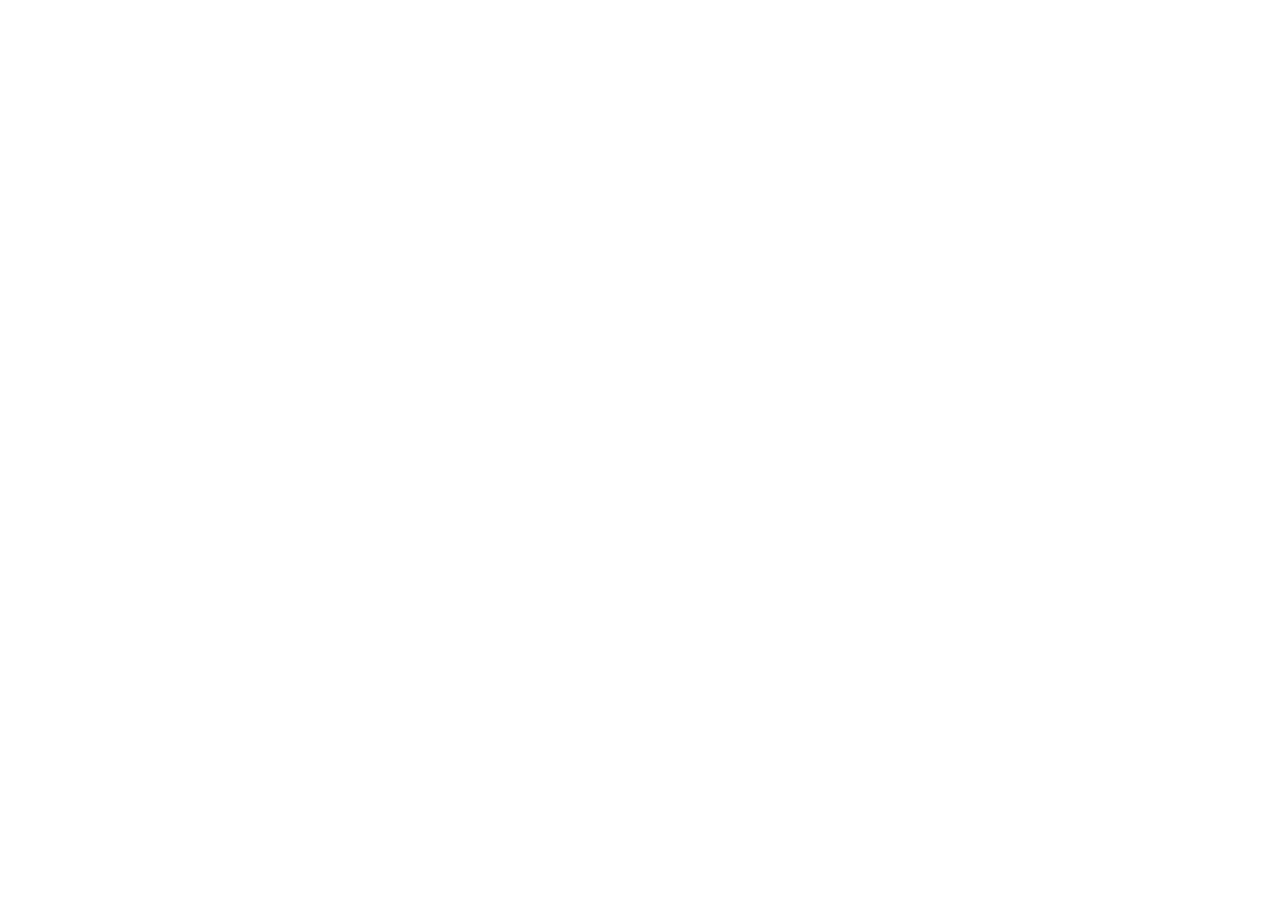
==== index.html @ 5e1f4817 "Init : création du dépôt, arborescence des fichiers et structure HTML de base" ====
<!DOCTYPE html>
<html lang="en">
<head>
    <meta charset="UTF-8">
    <meta name="viewport" content="width=device-width, initial-scale=1.0">
    <title>AfriTalent - Accueil</title>
    <link href="https://cdn.jsdelivr.net/npm/bootstrap@5.3.0/dist/css/bootstrap.min.css" rel="stylesheet">
    <link rel="stylesheet" href="css/style.css">
</head>
<body>
    
    










    <script src="https://cdn.jsdelivr.net/npm/bootstrap@5.3.0/dist/js/bootstrap.bundle.min.js"></script>
    <script src="js/main.js"></script>
</body>
</html>
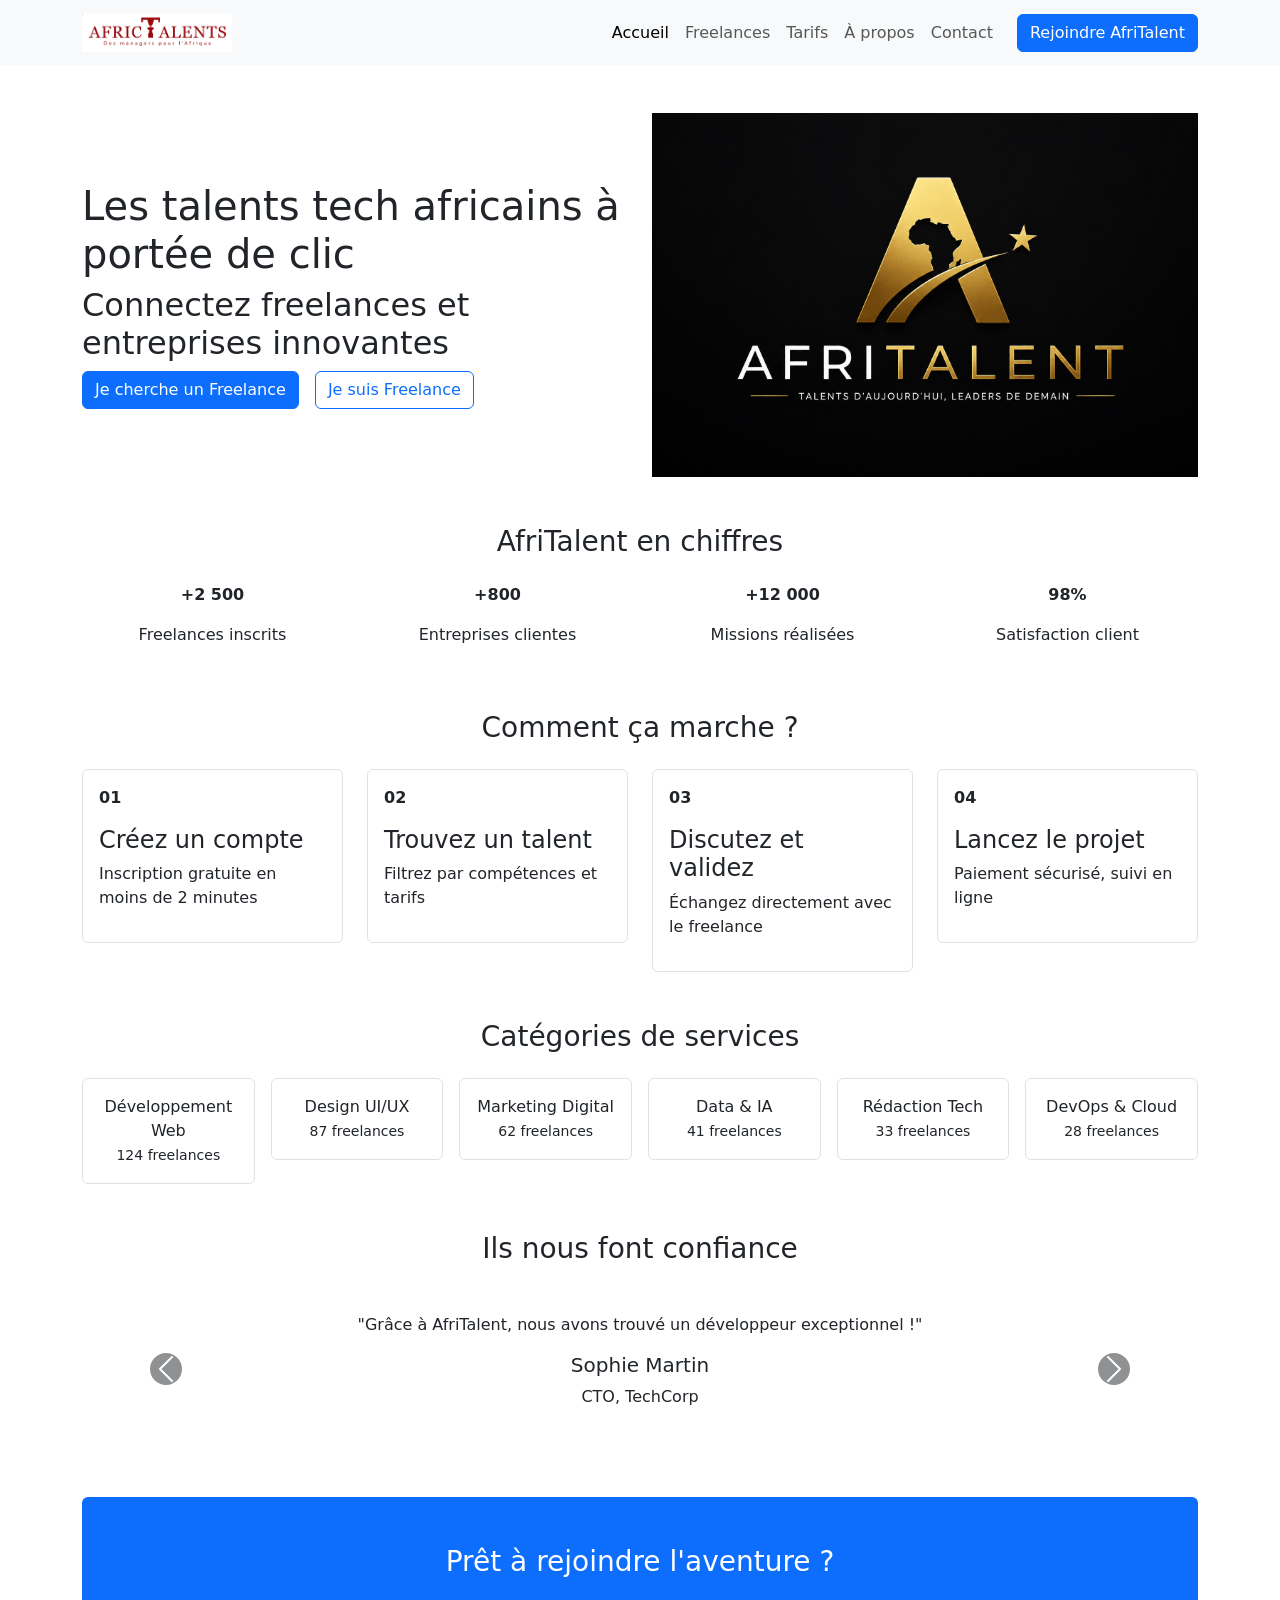
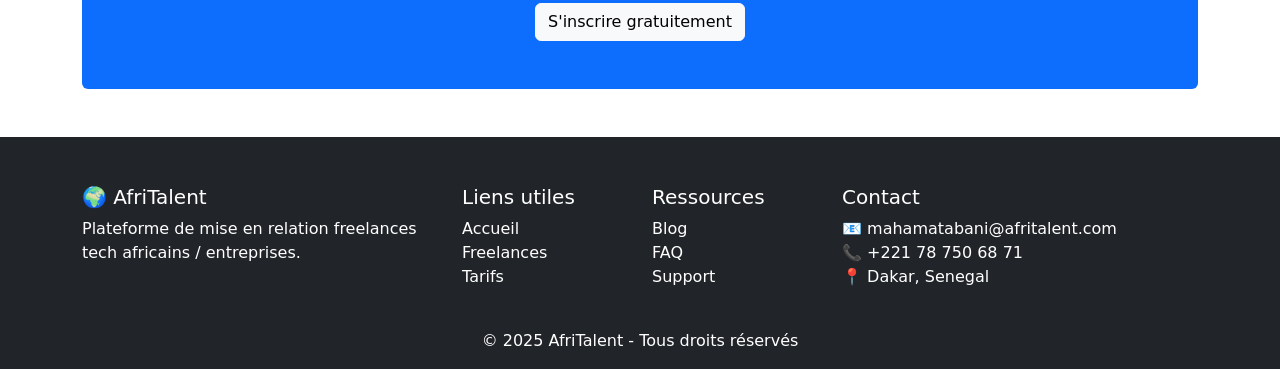
==== commit 5840e1ba: "HTML : structure complète des 5 pages avec sections et contenu texte" ====
--- a/index.html
+++ b/index.html
@@ -1,26 +1,205 @@
 <!DOCTYPE html>
-<html lang="en">
+<html lang="fr">
 <head>
     <meta charset="UTF-8">
     <meta name="viewport" content="width=device-width, initial-scale=1.0">
     <title>AfriTalent - Accueil</title>
-    <link href="https://cdn.jsdelivr.net/npm/bootstrap@5.3.0/dist/css/bootstrap.min.css" rel="stylesheet">
+    <link href="https://cdn.jsdelivr.net/npm/bootstrap@5.3.0-alpha1/dist/css/bootstrap.min.css" rel="stylesheet">
     <link rel="stylesheet" href="css/style.css">
 </head>
 <body>
-    
-    
-
-
-
-
-
-
-
-
-
-
-    <script src="https://cdn.jsdelivr.net/npm/bootstrap@5.3.0/dist/js/bootstrap.bundle.min.js"></script>
-    <script src="js/main.js"></script>
+   <!-- ========== NAVBAR BOOTSTRAP ========== -->
+    <nav class="navbar navbar-expand-lg bg-body-tertiary">
+         <div class="container">
+            <a class="navbar-brand fw-bold" href="index.html"><img src="image/logo.png" width="150"></a>
+            <button class="navbar-toggler" type="button" data-bs-toggle="collapse" data-bs-target="#navbarNav">
+                <span class="navbar-toggler-icon"></span>
+            </button>
+            <div class="collapse navbar-collapse" id="navbarNav">
+                <ul class="navbar-nav ms-auto">
+                    <li class="nav-item"><a class="nav-link active" href="index.html">Accueil</a></li>
+                    <li class="nav-item"><a class="nav-link" href="freelances.html">Freelances</a></li>
+                    <li class="nav-item"><a class="nav-link" href="tarifs.html">Tarifs</a></li>
+                    <li class="nav-item"><a class="nav-link" href="about.html">À propos</a></li>
+                    <li class="nav-item"><a class="nav-link" href="contact.html">Contact</a></li>
+                </ul>
+                <a href="contact.html" class="btn btn-primary ms-lg-3">Rejoindre AfriTalent</a>
+            </div>
+          </div>
+     </nav>
+
+    <!-- ========== SECTION HERO ========== -->
+    <header class="container my-5">
+        <div class="row align-items-center">
+            <div class="col-lg-6">
+                <h1>Les talents tech africains à portée de clic</h1>
+                <h2>Connectez freelances et entreprises innovantes</h2>
+                <div class="d-flex gap-3">
+                    <a href="freelances.html" class="btn btn-primary">Je cherche un Freelance</a>
+                    <a href="contact.html" class="btn btn-outline-primary">Je suis Freelance</a>
+                </div>
+            </div>
+            <div class="col-lg-6">
+                <img src="image/ChatGPT Image 20 mai 2026, 16_37_32.png" alt="Illustration AfriTalent" class="img-fluid">
+            </div>
+        </div>
+    </header>
+
+    <!-- ========== STATISTIQUES ========== -->
+    <section class="container my-5 text-center">
+        <h3>AfriTalent en chiffres</h3>
+        <div class="row mt-4">
+            <div class="col-md-3 col-6">
+                <p><strong>+2 500</strong></p>
+                <p>Freelances inscrits</p>
+            </div>
+            <div class="col-md-3 col-6">
+                <p><strong>+800</strong></p>
+                <p>Entreprises clientes</p>
+            </div>
+            <div class="col-md-3 col-6">
+                <p><strong>+12 000</strong></p>
+                <p>Missions réalisées</p>
+            </div>
+            <div class="col-md-3 col-6">
+                <p><strong>98%</strong></p>
+                <p>Satisfaction client</p>
+            </div>
+        </div>
+    </section>
+
+    <!-- ========== COMMENT ÇA MARCHE ========== -->
+    <section class="container my-5">
+        <h3 class="text-center mb-4">Comment ça marche ?</h3>
+        <div class="row g-4">
+            <div class="col-md-3">
+                <div class="p-3 border rounded">
+                    <p><strong>01</strong></p>
+                    <h4>Créez un compte</h4>
+                    <p>Inscription gratuite en moins de 2 minutes</p>
+                </div>
+            </div>
+            <div class="col-md-3">
+                <div class="p-3 border rounded">
+                    <p><strong>02</strong></p>
+                    <h4>Trouvez un talent</h4>
+                    <p>Filtrez par compétences et tarifs</p>
+                </div>
+            </div>
+            <div class="col-md-3">
+                <div class="p-3 border rounded">
+                    <p><strong>03</strong></p>
+                    <h4>Discutez et validez</h4>
+                    <p>Échangez directement avec le freelance</p>
+                </div>
+            </div>
+            <div class="col-md-3">
+                <div class="p-3 border rounded">
+                    <p><strong>04</strong></p>
+                    <h4>Lancez le projet</h4>
+                    <p>Paiement sécurisé, suivi en ligne</p>
+                </div>
+            </div>
+        </div>
+    </section>
+
+    <!-- ========== CATÉGORIES ========== -->
+    <section class="container my-5">
+        <h3 class="text-center mb-4">Catégories de services</h3>
+        <div class="row g-3 text-center">
+            <div class="col-md-2 col-4"><div class="p-3 border rounded">Développement Web<br><small>124 freelances</small></div></div>
+            <div class="col-md-2 col-4"><div class="p-3 border rounded">Design UI/UX<br><small>87 freelances</small></div></div>
+            <div class="col-md-2 col-4"><div class="p-3 border rounded">Marketing Digital<br><small>62 freelances</small></div></div>
+            <div class="col-md-2 col-4"><div class="p-3 border rounded">Data & IA<br><small>41 freelances</small></div></div>
+            <div class="col-md-2 col-4"><div class="p-3 border rounded">Rédaction Tech<br><small>33 freelances</small></div></div>
+            <div class="col-md-2 col-4"><div class="p-3 border rounded">DevOps & Cloud<br><small>28 freelances</small></div></div>
+        </div>
+    </section>
+
+    <!-- ========== TÉMOIGNAGES (CAROUSEL BOOTSTRAP) ========== -->
+    <section class="container my-5">
+        <h3 class="text-center mb-4">Ils nous font confiance</h3>
+        <div id="testimonialCarousel" class="carousel slide" data-bs-ride="carousel">
+            <div class="carousel-inner text-center">
+                <div class="carousel-item active">
+                    <div class="p-4">
+                        <p>"Grâce à AfriTalent, nous avons trouvé un développeur exceptionnel !"</p>
+                        <h5>Sophie Martin</h5>
+                        <p>CTO, TechCorp</p>
+                    </div>
+                </div>
+                <div class="carousel-item">
+                    <div class="p-4">
+                        <p>"Plateforme fiable et facile d'utilisation. Je recommande !"</p>
+                        <h5>James Wilson</h5>
+                        <p>CEO, InnovAfrica</p>
+                    </div>
+                </div>
+                <div class="carousel-item">
+                    <div class="p-4">
+                        <p>"J'ai trouvé des missions passionnantes et des clients sérieux."</p>
+                        <h5>Emma Watson</h5>
+                        <p>Data Science</p>
+                    </div>
+                </div>
+            </div>
+            <button class="carousel-control-prev" type="button" data-bs-target="#testimonialCarousel" data-bs-slide="prev">
+                <span class="carousel-control-prev-icon bg-dark rounded-circle p-2"></span>
+            </button>
+            <button class="carousel-control-next" type="button" data-bs-target="#testimonialCarousel" data-bs-slide="next">
+                <span class="carousel-control-next-icon bg-dark rounded-circle p-2"></span>
+            </button>
+        </div>
+    </section>
+
+    <!-- ========== CTA ========== -->
+    <section class="container my-5 text-center">
+        <div class="p-5 bg-primary text-white rounded">
+            <h3>Prêt à rejoindre l'aventure ?</h3>
+            <a href="contact.html" class="btn btn-light mt-3">S'inscrire gratuitement</a>
+        </div>
+    </section>
+
+    <!-- ========== FOOTER ========== -->
+    <footer class="bg-dark text-white pt-5 pb-3">
+        <div class="container">
+            <div class="row">
+                <div class="col-md-4 mb-4">
+                    <h5>🌍 AfriTalent</h5>
+                    <p>Plateforme de mise en relation freelances tech africains / entreprises.</p>
+                </div>
+                <div class="col-md-2 mb-4">
+                    <h5>Liens utiles</h5>
+                    <ul class="list-unstyled">
+                        <li><a href="index.html" class="text-white text-decoration-none">Accueil</a></li>
+                        <li><a href="freelances.html" class="text-white text-decoration-none">Freelances</a></li>
+                        <li><a href="tarifs.html" class="text-white text-decoration-none">Tarifs</a></li>
+                    </ul>
+                </div>
+                <div class="col-md-2 mb-4">
+                    <h5>Ressources</h5>
+                    <ul class="list-unstyled">
+                        <li><a href="#" class="text-white text-decoration-none">Blog</a></li>
+                        <li><a href="#" class="text-white text-decoration-none">FAQ</a></li>
+                        <li><a href="#" class="text-white text-decoration-none">Support</a></li>
+                    </ul>
+                </div>
+                <div class="col-md-4 mb-4">
+                    <h5>Contact</h5>
+                    <ul class="list-unstyled">
+                        <li>📧 mahamatabani@afritalent.com</li>
+                       <li>📞 +221 78 750 68 71</li>
+                        <li>📍 Dakar, Senegal</li>
+                     </ul>
+                </div>
+            </div>
+
+            <p class="text-center mb-0">&copy; 2025 AfriTalent - Tous droits réservés</p>
+        </div>
+    </footer>
+
+
+  <script src="https://cdn.jsdelivr.net/npm/bootstrap@5.3.0/dist/js/bootstrap.bundle.min.js"></script>
+  <script src="js/main.js"></script>
 </body>
 </html>
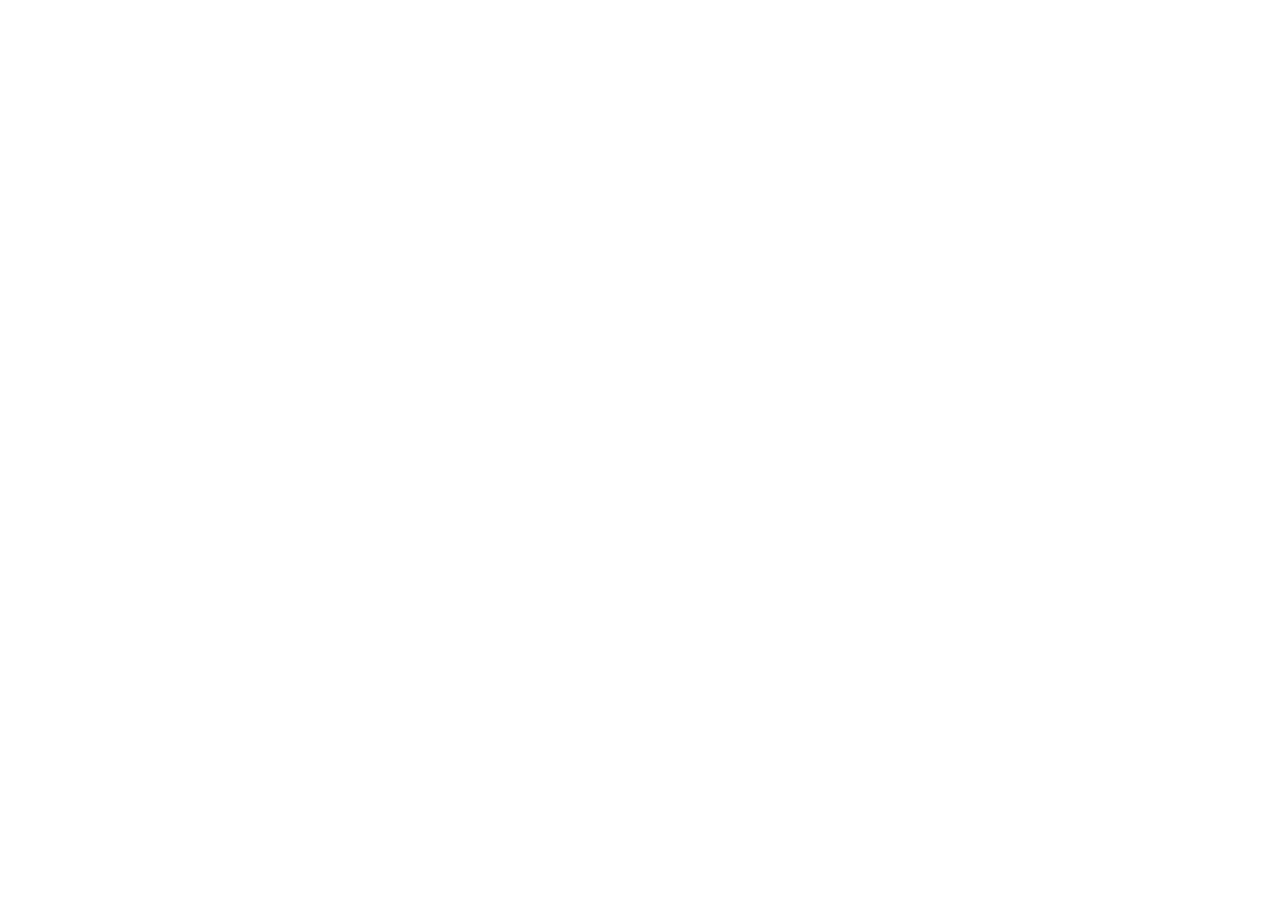
==== commit 1d2d31f2: "Init : création du dépôt, arborescence des fichiers et structure HTML de base" ====
--- a/index.html
+++ b/index.html
@@ -1,205 +1,21 @@
 <!DOCTYPE html>
 <html lang="fr">
+
 <head>
     <meta charset="UTF-8">
     <meta name="viewport" content="width=device-width, initial-scale=1.0">
-    <title>AfriTalent - Accueil</title>
-    <link href="https://cdn.jsdelivr.net/npm/bootstrap@5.3.0-alpha1/dist/css/bootstrap.min.css" rel="stylesheet">
+    <link href="https://cdn.jsdelivr.net/npm/bootstrap@5.3.0/dist/css/bootstrap.min.css" rel="stylesheet">
     <link rel="stylesheet" href="css/style.css">
+    <title>Afritalent - Accueil</title>
 </head>
 <body>
-   <!-- ========== NAVBAR BOOTSTRAP ========== -->
-    <nav class="navbar navbar-expand-lg bg-body-tertiary">
-         <div class="container">
-            <a class="navbar-brand fw-bold" href="index.html"><img src="image/logo.png" width="150"></a>
-            <button class="navbar-toggler" type="button" data-bs-toggle="collapse" data-bs-target="#navbarNav">
-                <span class="navbar-toggler-icon"></span>
-            </button>
-            <div class="collapse navbar-collapse" id="navbarNav">
-                <ul class="navbar-nav ms-auto">
-                    <li class="nav-item"><a class="nav-link active" href="index.html">Accueil</a></li>
-                    <li class="nav-item"><a class="nav-link" href="freelances.html">Freelances</a></li>
-                    <li class="nav-item"><a class="nav-link" href="tarifs.html">Tarifs</a></li>
-                    <li class="nav-item"><a class="nav-link" href="about.html">À propos</a></li>
-                    <li class="nav-item"><a class="nav-link" href="contact.html">Contact</a></li>
-                </ul>
-                <a href="contact.html" class="btn btn-primary ms-lg-3">Rejoindre AfriTalent</a>
-            </div>
-          </div>
-     </nav>
-
-    <!-- ========== SECTION HERO ========== -->
-    <header class="container my-5">
-        <div class="row align-items-center">
-            <div class="col-lg-6">
-                <h1>Les talents tech africains à portée de clic</h1>
-                <h2>Connectez freelances et entreprises innovantes</h2>
-                <div class="d-flex gap-3">
-                    <a href="freelances.html" class="btn btn-primary">Je cherche un Freelance</a>
-                    <a href="contact.html" class="btn btn-outline-primary">Je suis Freelance</a>
-                </div>
-            </div>
-            <div class="col-lg-6">
-                <img src="image/ChatGPT Image 20 mai 2026, 16_37_32.png" alt="Illustration AfriTalent" class="img-fluid">
-            </div>
-        </div>
-    </header>
-
-    <!-- ========== STATISTIQUES ========== -->
-    <section class="container my-5 text-center">
-        <h3>AfriTalent en chiffres</h3>
-        <div class="row mt-4">
-            <div class="col-md-3 col-6">
-                <p><strong>+2 500</strong></p>
-                <p>Freelances inscrits</p>
-            </div>
-            <div class="col-md-3 col-6">
-                <p><strong>+800</strong></p>
-                <p>Entreprises clientes</p>
-            </div>
-            <div class="col-md-3 col-6">
-                <p><strong>+12 000</strong></p>
-                <p>Missions réalisées</p>
-            </div>
-            <div class="col-md-3 col-6">
-                <p><strong>98%</strong></p>
-                <p>Satisfaction client</p>
-            </div>
-        </div>
-    </section>
-
-    <!-- ========== COMMENT ÇA MARCHE ========== -->
-    <section class="container my-5">
-        <h3 class="text-center mb-4">Comment ça marche ?</h3>
-        <div class="row g-4">
-            <div class="col-md-3">
-                <div class="p-3 border rounded">
-                    <p><strong>01</strong></p>
-                    <h4>Créez un compte</h4>
-                    <p>Inscription gratuite en moins de 2 minutes</p>
-                </div>
-            </div>
-            <div class="col-md-3">
-                <div class="p-3 border rounded">
-                    <p><strong>02</strong></p>
-                    <h4>Trouvez un talent</h4>
-                    <p>Filtrez par compétences et tarifs</p>
-                </div>
-            </div>
-            <div class="col-md-3">
-                <div class="p-3 border rounded">
-                    <p><strong>03</strong></p>
-                    <h4>Discutez et validez</h4>
-                    <p>Échangez directement avec le freelance</p>
-                </div>
-            </div>
-            <div class="col-md-3">
-                <div class="p-3 border rounded">
-                    <p><strong>04</strong></p>
-                    <h4>Lancez le projet</h4>
-                    <p>Paiement sécurisé, suivi en ligne</p>
-                </div>
-            </div>
-        </div>
-    </section>
-
-    <!-- ========== CATÉGORIES ========== -->
-    <section class="container my-5">
-        <h3 class="text-center mb-4">Catégories de services</h3>
-        <div class="row g-3 text-center">
-            <div class="col-md-2 col-4"><div class="p-3 border rounded">Développement Web<br><small>124 freelances</small></div></div>
-            <div class="col-md-2 col-4"><div class="p-3 border rounded">Design UI/UX<br><small>87 freelances</small></div></div>
-            <div class="col-md-2 col-4"><div class="p-3 border rounded">Marketing Digital<br><small>62 freelances</small></div></div>
-            <div class="col-md-2 col-4"><div class="p-3 border rounded">Data & IA<br><small>41 freelances</small></div></div>
-            <div class="col-md-2 col-4"><div class="p-3 border rounded">Rédaction Tech<br><small>33 freelances</small></div></div>
-            <div class="col-md-2 col-4"><div class="p-3 border rounded">DevOps & Cloud<br><small>28 freelances</small></div></div>
-        </div>
-    </section>
-
-    <!-- ========== TÉMOIGNAGES (CAROUSEL BOOTSTRAP) ========== -->
-    <section class="container my-5">
-        <h3 class="text-center mb-4">Ils nous font confiance</h3>
-        <div id="testimonialCarousel" class="carousel slide" data-bs-ride="carousel">
-            <div class="carousel-inner text-center">
-                <div class="carousel-item active">
-                    <div class="p-4">
-                        <p>"Grâce à AfriTalent, nous avons trouvé un développeur exceptionnel !"</p>
-                        <h5>Sophie Martin</h5>
-                        <p>CTO, TechCorp</p>
-                    </div>
-                </div>
-                <div class="carousel-item">
-                    <div class="p-4">
-                        <p>"Plateforme fiable et facile d'utilisation. Je recommande !"</p>
-                        <h5>James Wilson</h5>
-                        <p>CEO, InnovAfrica</p>
-                    </div>
-                </div>
-                <div class="carousel-item">
-                    <div class="p-4">
-                        <p>"J'ai trouvé des missions passionnantes et des clients sérieux."</p>
-                        <h5>Emma Watson</h5>
-                        <p>Data Science</p>
-                    </div>
-                </div>
-            </div>
-            <button class="carousel-control-prev" type="button" data-bs-target="#testimonialCarousel" data-bs-slide="prev">
-                <span class="carousel-control-prev-icon bg-dark rounded-circle p-2"></span>
-            </button>
-            <button class="carousel-control-next" type="button" data-bs-target="#testimonialCarousel" data-bs-slide="next">
-                <span class="carousel-control-next-icon bg-dark rounded-circle p-2"></span>
-            </button>
-        </div>
-    </section>
-
-    <!-- ========== CTA ========== -->
-    <section class="container my-5 text-center">
-        <div class="p-5 bg-primary text-white rounded">
-            <h3>Prêt à rejoindre l'aventure ?</h3>
-            <a href="contact.html" class="btn btn-light mt-3">S'inscrire gratuitement</a>
-        </div>
-    </section>
-
-    <!-- ========== FOOTER ========== -->
-    <footer class="bg-dark text-white pt-5 pb-3">
-        <div class="container">
-            <div class="row">
-                <div class="col-md-4 mb-4">
-                    <h5>🌍 AfriTalent</h5>
-                    <p>Plateforme de mise en relation freelances tech africains / entreprises.</p>
-                </div>
-                <div class="col-md-2 mb-4">
-                    <h5>Liens utiles</h5>
-                    <ul class="list-unstyled">
-                        <li><a href="index.html" class="text-white text-decoration-none">Accueil</a></li>
-                        <li><a href="freelances.html" class="text-white text-decoration-none">Freelances</a></li>
-                        <li><a href="tarifs.html" class="text-white text-decoration-none">Tarifs</a></li>
-                    </ul>
-                </div>
-                <div class="col-md-2 mb-4">
-                    <h5>Ressources</h5>
-                    <ul class="list-unstyled">
-                        <li><a href="#" class="text-white text-decoration-none">Blog</a></li>
-                        <li><a href="#" class="text-white text-decoration-none">FAQ</a></li>
-                        <li><a href="#" class="text-white text-decoration-none">Support</a></li>
-                    </ul>
-                </div>
-                <div class="col-md-4 mb-4">
-                    <h5>Contact</h5>
-                    <ul class="list-unstyled">
-                        <li>📧 mahamatabani@afritalent.com</li>
-                       <li>📞 +221 78 750 68 71</li>
-                        <li>📍 Dakar, Senegal</li>
-                     </ul>
-                </div>
-            </div>
-
-            <p class="text-center mb-0">&copy; 2025 AfriTalent - Tous droits réservés</p>
-        </div>
-    </footer>
 
 
-  <script src="https://cdn.jsdelivr.net/npm/bootstrap@5.3.0/dist/js/bootstrap.bundle.min.js"></script>
-  <script src="js/main.js"></script>
+
+
+
+
+    <script src="https://cdn.jsdelivr.net/npm/bootstrap@5.3.0/dist/js/bootstrap.bundle.min.js"></script>
+    <script src="js/main.js"></script>
 </body>
 </html>
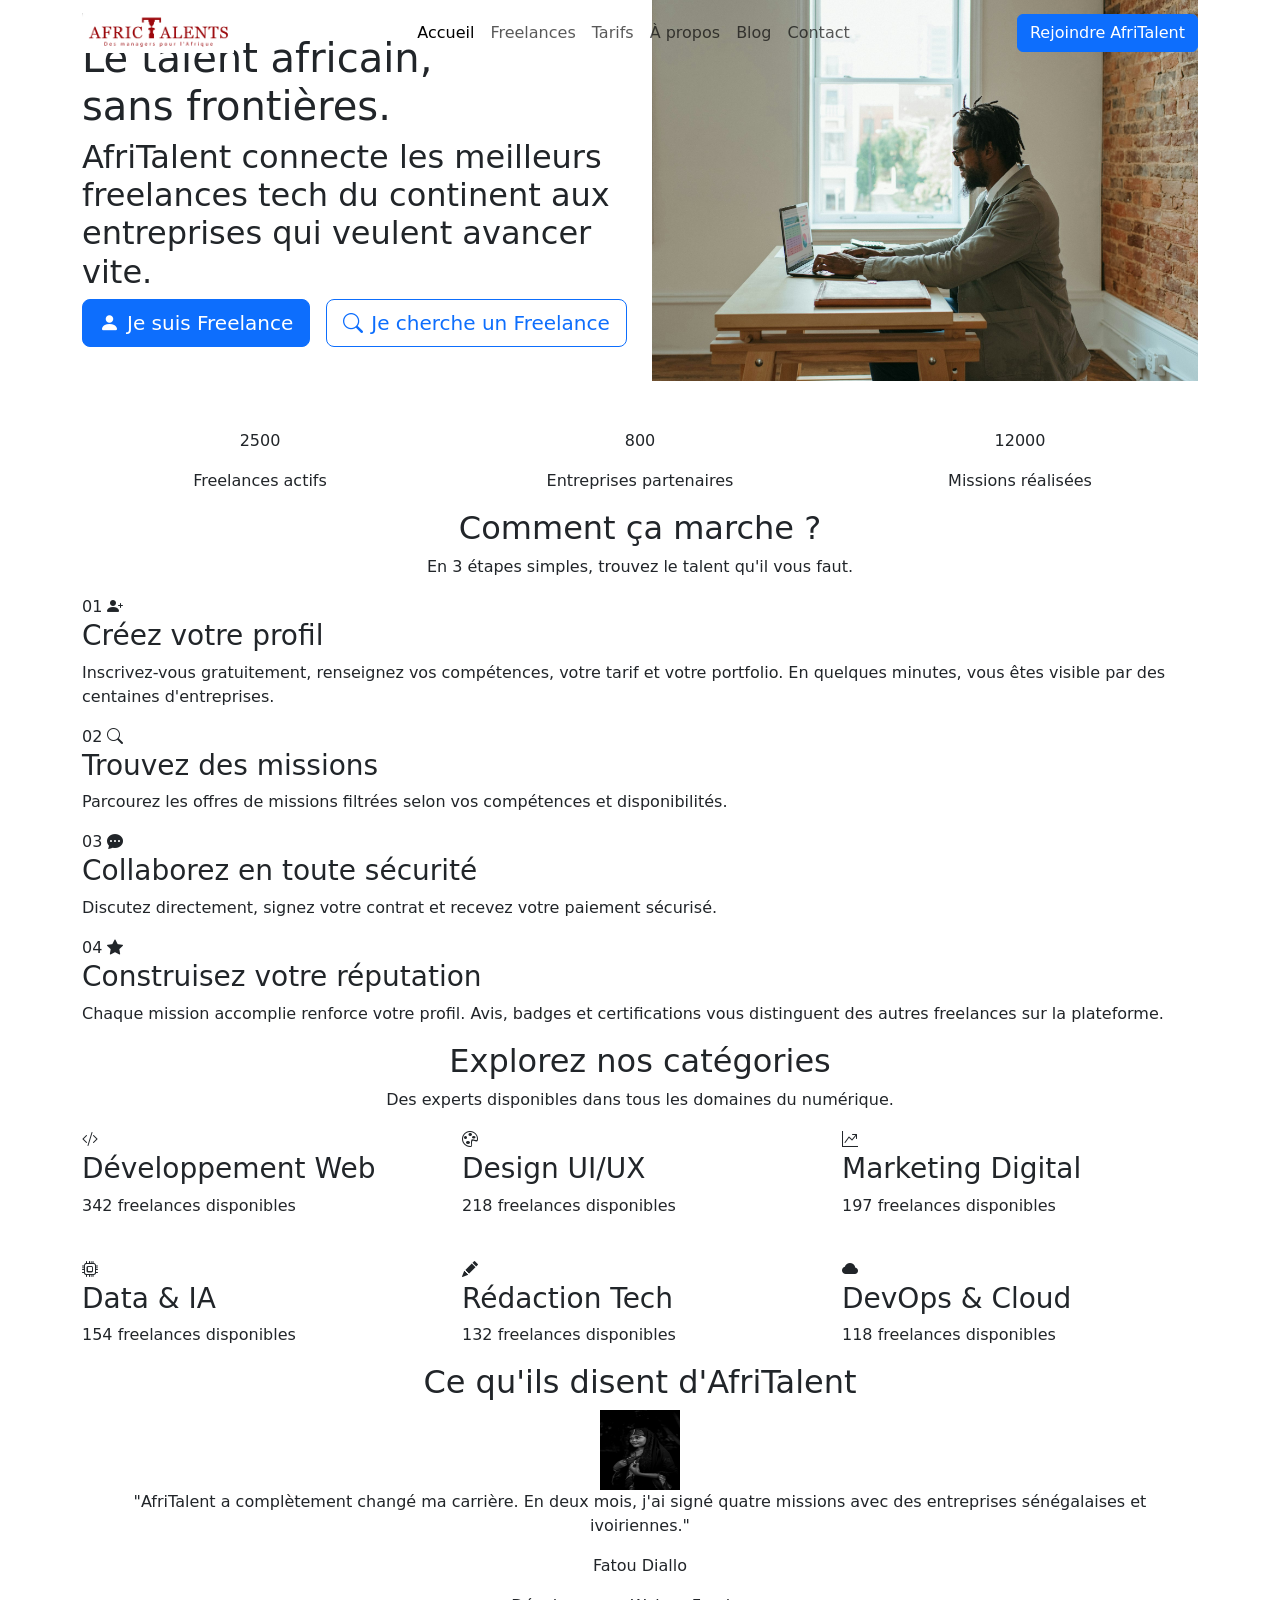
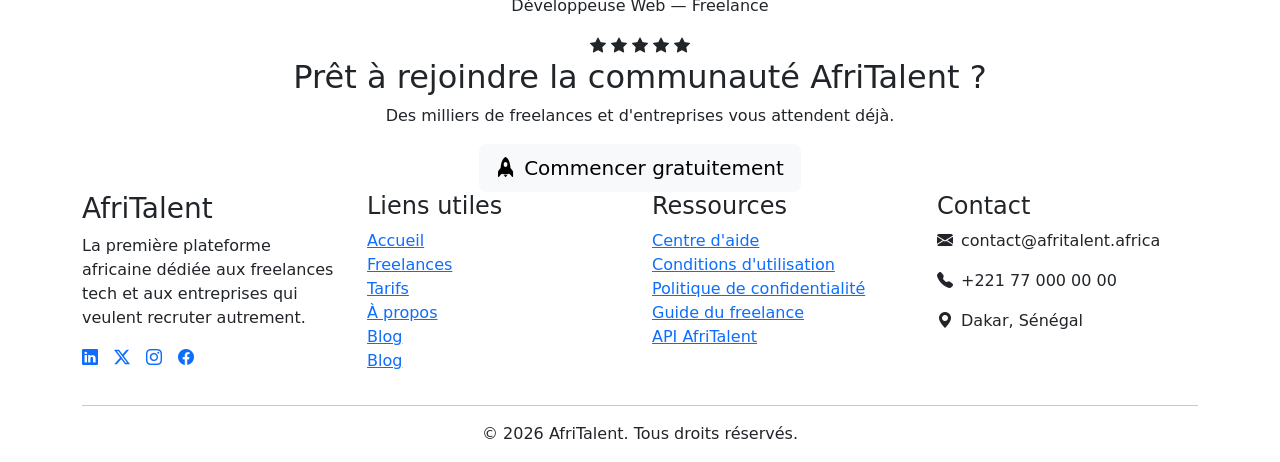
==== commit b661b42e: "HTML : structure complète des 5 pages avec sections et contenu texte" ====
--- a/index.html
+++ b/index.html
@@ -5,10 +5,389 @@
     <meta charset="UTF-8">
     <meta name="viewport" content="width=device-width, initial-scale=1.0">
     <link href="https://cdn.jsdelivr.net/npm/bootstrap@5.3.0/dist/css/bootstrap.min.css" rel="stylesheet">
+    <link rel="stylesheet" href="https://cdn.jsdelivr.net/npm/bootstrap-icons@1.11.3/font/bootstrap-icons.css" />
     <link rel="stylesheet" href="css/style.css">
     <title>Afritalent - Accueil</title>
 </head>
+
 <body>
+    <!-- ===================== HEADER / NAVBAR ===================== -->
+    <header>
+        <nav class="navbar navbar-expand-lg fixed-top" id="mainNavbar" aria-label="Navigation principale">
+            <div class="container">
+
+                <!-- Logo -->
+                <a class="navbar-brand" href="index.html" aria-label="AfriTalent - Accueil">
+                    <img src="image/logo.png" alt="Logo" height="40">
+                </a>
+
+                <!-- Bouton hamburger mobile -->
+                <button class="navbar-toggler" type="button" data-bs-toggle="collapse" data-bs-target="#navMenu"
+                    aria-controls="navMenu" aria-expanded="false" aria-label="Ouvrir le menu">
+                    <span class="navbar-toggler-icon"></span>
+                </button>
+
+                <!-- Liens de navigation -->
+                <div class="collapse navbar-collapse" id="navMenu">
+                    <ul class="navbar-nav mx-auto mb-2 mb-lg-0">
+                        <li class="nav-item">
+                            <a class="nav-link active" aria-current="page" href="index.html">Accueil</a>
+                        </li>
+                        <li class="nav-item">
+                            <a class="nav-link" href="freelances.html">Freelances</a>
+                        </li>
+                        <li class="nav-item">
+                            <a class="nav-link" href="tarifs.html">Tarifs</a>
+                        </li>
+                        <li class="nav-item">
+                            <a class="nav-link" href="about.html">À propos</a>
+                        </li>
+                        <li class="nav-item">
+                            <a class="nav-link" href="blog.html">Blog</a>
+                        </li>
+                        <li class="nav-item">
+                            <a class="nav-link" href="contact.html">Contact</a>
+                        </li>
+                    </ul>
+
+                    <!-- Boutons droite -->
+                    <div class="d-flex align-items-center gap-3">
+                        <!-- CTA principal -->
+                        <a href="freelances.html" class="btn btn-primary btn-cta">Rejoindre AfriTalent</a>
+                    </div>
+                </div>
+
+            </div>
+        </nav>
+    </header>
+
+    <!-- ===================== CONTENU PRINCIPAL ===================== -->
+    <main>
+
+        <!-- ===== SECTION HERO ===== -->
+        <section class="section-hero" aria-labelledby="heroTitle">
+            <div class="container">
+                <div class="row align-items-center">
+
+                    <!-- Texte hero -->
+                    <div class="col-lg-6">
+                        <h1 id="heroTitle" class="hero-title">
+                            Le talent africain,<br />
+                            <span class="hero-accent">sans frontières.</span>
+                        </h1>
+                        <h2 class="hero-subtitle">
+                            AfriTalent connecte les meilleurs freelances tech du continent aux entreprises qui veulent
+                            avancer vite.
+                        </h2>
+                        <div class="hero-cta d-flex flex-wrap gap-3">
+                            <a href="freelances.html" class="btn btn-primary btn-lg">
+                                <i class="bi bi-person-fill me-2"></i>Je suis Freelance
+                            </a>
+                            <a href="contact.html" class="btn btn-outline-primary btn-lg">
+                                <i class="bi bi-search me-2"></i>Je cherche un Freelance
+                            </a>
+                        </div>
+                    </div>
+
+                    <!-- Illustration hero -->
+                    <div class="col-lg-6 text-center mt-5 mt-lg-0">
+                        <img src="image/trvlfreel.jfif"
+                            alt="Illustration représentant des freelances africains connectés en réseau"
+                            class="hero-image img-fluid" width="560" height="420" />
+                    </div>
+
+                </div>
+
+                <!-- Statistiques animées -->
+                <div class="row hero-stats mt-5">
+                    <div class="col-4 text-center">
+                        <p class="stat-chiffre">2500</p>
+                        <p class="stat-label">Freelances actifs</p>
+                    </div>
+                    <div class="col-4 text-center">
+                        <p class="stat-chiffre">800</p>
+                        <p class="stat-label">Entreprises partenaires</p>
+                    </div>
+                    <div class="col-4 text-center">
+                        <p class="stat-chiffre">12000</p>
+                        <p class="stat-label">Missions réalisées</p>
+                    </div>
+                </div>
+
+            </div>
+        </section>
+
+        <!-- ===== SECTION COMMENT ÇA MARCHE ===== -->
+        <section class="section-how" aria-labelledby="howTitle">
+            <div class="container">
+                <h2 id="howTitle" class="section-title text-center">Comment ça marche ?</h2>
+                <p class="section-subtitle text-center">En 3 étapes simples, trouvez le talent qu'il vous faut.</p>
+
+                <!-- Bento Grid — disposition asymétrique avec CSS Grid -->
+                <div class="bento-grid-how">
+
+                    <article class="bento-card bento-card--large" aria-label="Étape 1">
+                        <span class="step-number">01</span>
+                        <i class="bi bi-person-plus-fill step-icon" aria-hidden="true"></i>
+                        <h3 class="step-title">Créez votre profil</h3>
+                        <p>Inscrivez-vous gratuitement, renseignez vos compétences, votre tarif et votre portfolio. En
+                            quelques minutes, vous êtes visible par des centaines d'entreprises.</p>
+                    </article>
+
+                    <article class="bento-card" aria-label="Étape 2">
+                        <span class="step-number">02</span>
+                        <i class="bi bi-search step-icon" aria-hidden="true"></i>
+                        <h3 class="step-title">Trouvez des missions</h3>
+                        <p>Parcourez les offres de missions filtrées selon vos compétences et disponibilités.</p>
+                    </article>
+
+                    <article class="bento-card" aria-label="Étape 3">
+                        <span class="step-number">03</span>
+                        <i class="bi bi-chat-dots-fill step-icon" aria-hidden="true"></i>
+                        <h3 class="step-title">Collaborez en toute sécurité</h3>
+                        <p>Discutez directement, signez votre contrat et recevez votre paiement sécurisé.</p>
+                    </article>
+
+                    <article class="bento-card bento-card--wide" aria-label="Étape 4">
+                        <span class="step-number">04</span>
+                        <i class="bi bi-star-fill step-icon" aria-hidden="true"></i>
+                        <h3 class="step-title">Construisez votre réputation</h3>
+                        <p>Chaque mission accomplie renforce votre profil. Avis, badges et certifications vous
+                            distinguent des autres freelances sur la plateforme.</p>
+                    </article>
+
+                </div>
+            </div>
+        </section>
+
+        <!-- ===== SECTION CATÉGORIES DE SERVICES ===== -->
+        <section class="section-categories" aria-labelledby="catTitle">
+            <div class="container">
+                <h2 id="catTitle" class="section-title text-center">Explorez nos catégories</h2>
+                <p class="section-subtitle text-center">Des experts disponibles dans tous les domaines du numérique.</p>
+
+                <div class="row g-4">
+
+                    <div class="col-12 col-md-6 col-lg-4">
+                        <article class="category-card">
+                            <i class="bi bi-code-slash cat-icon" aria-hidden="true"></i>
+                            <h3 class="cat-title">Développement Web</h3>
+                            <p class="cat-count">342 freelances disponibles</p>
+                        </article>
+                    </div>
+
+                    <div class="col-12 col-md-6 col-lg-4">
+                        <article class="category-card">
+                            <i class="bi bi-palette cat-icon" aria-hidden="true"></i>
+                            <h3 class="cat-title">Design UI/UX</h3>
+                            <p class="cat-count">218 freelances disponibles</p>
+                        </article>
+                    </div>
+
+                    <div class="col-12 col-md-6 col-lg-4">
+                        <article class="category-card">
+                            <i class="bi bi-graph-up-arrow cat-icon" aria-hidden="true"></i>
+                            <h3 class="cat-title">Marketing Digital</h3>
+                            <p class="cat-count">197 freelances disponibles</p>
+                        </article>
+                    </div>
+
+                    <div class="col-12 col-md-6 col-lg-4">
+                        <article class="category-card">
+                            <i class="bi bi-cpu cat-icon" aria-hidden="true"></i>
+                            <h3 class="cat-title">Data & IA</h3>
+                            <p class="cat-count">154 freelances disponibles</p>
+                        </article>
+                    </div>
+
+                    <div class="col-12 col-md-6 col-lg-4">
+                        <article class="category-card">
+                            <i class="bi bi-pencil-fill cat-icon" aria-hidden="true"></i>
+                            <h3 class="cat-title">Rédaction Tech</h3>
+                            <p class="cat-count">132 freelances disponibles</p>
+                        </article>
+                    </div>
+
+                    <div class="col-12 col-md-6 col-lg-4">
+                        <article class="category-card">
+                            <i class="bi bi-cloud-fill cat-icon" aria-hidden="true"></i>
+                            <h3 class="cat-title">DevOps & Cloud</h3>
+                            <p class="cat-count">118 freelances disponibles</p>
+                        </article>
+                    </div>
+
+                </div>
+            </div>
+        </section>
+
+        <!-- ===== SECTION TÉMOIGNAGES (CAROUSEL BOOTSTRAP) ===== -->
+        <section class="section-testimonials" aria-labelledby="testTitle">
+            <div class="container">
+                <h2 id="testTitle" class="section-title text-center">Ce qu'ils disent d'AfriTalent</h2>
+
+                <div id="testimonialCarousel" class="carousel slide" data-bs-ride="carousel"
+                    aria-label="Carousel de témoignages">
+                    <div class="carousel-inner">
+
+                        <!-- Témoignage 1 -->
+                        <div class="carousel-item active">
+                            <div class="testimonial-card text-center">
+                                <img src="image/fmcmt1.jpg" alt="Photo de Fatou Diallo, développeuse web freelance"
+                                    class="testimonial-avatar" width="80" height="80" />
+                                <blockquote class="testimonial-quote">
+                                    "AfriTalent a complètement changé ma carrière. En deux mois, j'ai signé quatre
+                                    missions avec des entreprises sénégalaises et ivoiriennes."
+                                </blockquote>
+                                <p class="testimonial-name">Fatou Diallo</p>
+                                <p class="testimonial-role">Développeuse Web — Freelance</p>
+                                <div class="testimonial-stars" aria-label="Note : 5 étoiles sur 5">
+                                    <i class="bi bi-star-fill" aria-hidden="true"></i>
+                                    <i class="bi bi-star-fill" aria-hidden="true"></i>
+                                    <i class="bi bi-star-fill" aria-hidden="true"></i>
+                                    <i class="bi bi-star-fill" aria-hidden="true"></i>
+                                    <i class="bi bi-star-fill" aria-hidden="true"></i>
+                                </div>
+                            </div>
+                        </div>
+
+                        <!-- Témoignage 2 -->
+                        <div class="carousel-item">
+                            <div class="testimonial-card text-center">
+                                <img src="image/hmcmt1.jpg" alt="Photo de Kwame Asante, directeur technique"
+                                    class="testimonial-avatar" width="80" height="80" />
+                                <blockquote class="testimonial-quote">
+                                    "Nous avons trouvé un développeur React senior en moins de 48 heures. La qualité des
+                                    profils disponibles sur AfriTalent est impressionnante."
+                                </blockquote>
+                                <p class="testimonial-name">Kwame Asante</p>
+                                <p class="testimonial-role">Directeur Technique — TechCorp Accra</p>
+                                <div class="testimonial-stars" aria-label="Note : 5 étoiles sur 5">
+                                    <i class="bi bi-star-fill" aria-hidden="true"></i>
+                                    <i class="bi bi-star-fill" aria-hidden="true"></i>
+                                    <i class="bi bi-star-fill" aria-hidden="true"></i>
+                                    <i class="bi bi-star-fill" aria-hidden="true"></i>
+                                    <i class="bi bi-star-fill" aria-hidden="true"></i>
+                                </div>
+                            </div>
+                        </div>
+
+                        <!-- Témoignage 3 -->
+                        <div class="carousel-item">
+                            <div class="testimonial-card text-center">
+                                <img src="image/fmcmt2.jpg" alt="Photo de Amina Bah, designer UI/UX freelance"
+                                    class="testimonial-avatar" width="80" height="80" />
+                                <blockquote class="testimonial-quote">
+                                    "La plateforme est intuitive, les paiements sont sécurisés et le support client
+                                    répond toujours en moins d'une heure. Je recommande à 100 %."
+                                </blockquote>
+                                <p class="testimonial-name">Amina Bah</p>
+                                <p class="testimonial-role">Designer UI/UX — Freelance</p>
+                                <div class="testimonial-stars" aria-label="Note : 4 étoiles sur 5">
+                                    <i class="bi bi-star-fill" aria-hidden="true"></i>
+                                    <i class="bi bi-star-fill" aria-hidden="true"></i>
+                                    <i class="bi bi-star-fill" aria-hidden="true"></i>
+                                    <i class="bi bi-star-fill" aria-hidden="true"></i>
+                                    <i class="bi bi-star-half" aria-hidden="true"></i>
+                                </div>
+                            </div>
+                        </div>
+
+                    </div>
+
+                    <!-- Contrôles du carousel -->
+                    <button class="carousel-control-prev" type="button" data-bs-target="#testimonialCarousel"
+                        data-bs-slide="prev" aria-label="Témoignage précédent">
+                        <span class="carousel-control-prev-icon" aria-hidden="true"></span>
+                    </button>
+                    <button class="carousel-control-next" type="button" data-bs-target="#testimonialCarousel"
+                        data-bs-slide="next" aria-label="Témoignage suivant">
+                        <span class="carousel-control-next-icon" aria-hidden="true"></span>
+                    </button>
+                </div>
+
+            </div>
+        </section>
+
+        <!-- ===== SECTION CTA ===== -->
+        <section class="section-cta" aria-labelledby="ctaTitle">
+            <div class="container text-center">
+                <h2 id="ctaTitle" class="cta-title">Prêt à rejoindre la communauté AfriTalent ?</h2>
+                <p class="cta-subtitle">Des milliers de freelances et d'entreprises vous attendent déjà.</p>
+                <a href="contact.html" class="btn btn-light btn-lg">
+                    <i class="bi bi-rocket-fill me-2"></i>Commencer gratuitement
+                </a>
+            </div>
+        </section>
+
+    </main>
+
+    <!-- ===================== FOOTER ===================== -->
+    <footer class="site-footer" aria-label="Pied de page">
+        <div class="container">
+            <div class="row g-4">
+
+                <!-- Colonne 1 : À propos -->
+                <div class="col-12 col-md-6 col-lg-3">
+                    <h3 class="footer-brand">Afri<span class="logo-accent">Talent</span></h3>
+                    <p class="footer-desc">La première plateforme africaine dédiée aux freelances tech et aux
+                        entreprises qui veulent recruter autrement.</p>
+                    <div class="footer-social d-flex gap-3 mt-3">
+                        <a href="#" aria-label="AfriTalent sur LinkedIn"><i class="bi bi-linkedin"
+                                aria-hidden="true"></i></a>
+                        <a href="#" aria-label="AfriTalent sur Twitter"><i class="bi bi-twitter-x"
+                                aria-hidden="true"></i></a>
+                        <a href="#" aria-label="AfriTalent sur Instagram"><i class="bi bi-instagram"
+                                aria-hidden="true"></i></a>
+                        <a href="#" aria-label="AfriTalent sur Facebook"><i class="bi bi-facebook"
+                                aria-hidden="true"></i></a>
+                    </div>
+                </div>
+
+                <!-- Colonne 2 : Liens utiles -->
+                <div class="col-12 col-md-6 col-lg-3">
+                    <h4 class="footer-heading">Liens utiles</h4>
+                    <ul class="footer-links list-unstyled">
+                        <li><a href="index.html">Accueil</a></li>
+                        <li><a href="freelances.html">Freelances</a></li>
+                        <li><a href="tarifs.html">Tarifs</a></li>
+                        <li><a href="about.html">À propos</a></li>
+                        <li><a href="blog.html">Blog</a></li>
+                        <li><a href="contact.html">Blog</a></li>
+                    </ul>
+                </div>
+
+                <!-- Colonne 3 : Ressources -->
+                <div class="col-12 col-md-6 col-lg-3">
+                    <h4 class="footer-heading">Ressources</h4>
+                    <ul class="footer-links list-unstyled">
+                        <li><a href="#">Centre d'aide</a></li>
+                        <li><a href="#">Conditions d'utilisation</a></li>
+                        <li><a href="#">Politique de confidentialité</a></li>
+                        <li><a href="#">Guide du freelance</a></li>
+                        <li><a href="#">API AfriTalent</a></li>
+                    </ul>
+                </div>
+
+                <!-- Colonne 4 : Contact -->
+                <div class="col-12 col-md-6 col-lg-3">
+                    <h4 class="footer-heading">Contact</h4>
+                    <address class="footer-contact">
+                        <p><i class="bi bi-envelope-fill me-2" aria-hidden="true"></i>contact@afritalent.africa</p>
+                        <p><i class="bi bi-telephone-fill me-2" aria-hidden="true"></i>+221 77 000 00 00</p>
+                        <p><i class="bi bi-geo-alt-fill me-2" aria-hidden="true"></i>Dakar, Sénégal</p>
+                    </address>
+                </div>
+
+            </div>
+
+            <!-- Ligne de copyright -->
+            <hr class="footer-divider" />
+            <p class="footer-copy text-center">
+                &copy; 2026 AfriTalent. Tous droits réservés.
+            </p>
+
+        </div>
+    </footer>
 
 
 
@@ -18,4 +397,5 @@
     <script src="https://cdn.jsdelivr.net/npm/bootstrap@5.3.0/dist/js/bootstrap.bundle.min.js"></script>
     <script src="js/main.js"></script>
 </body>
+
 </html>
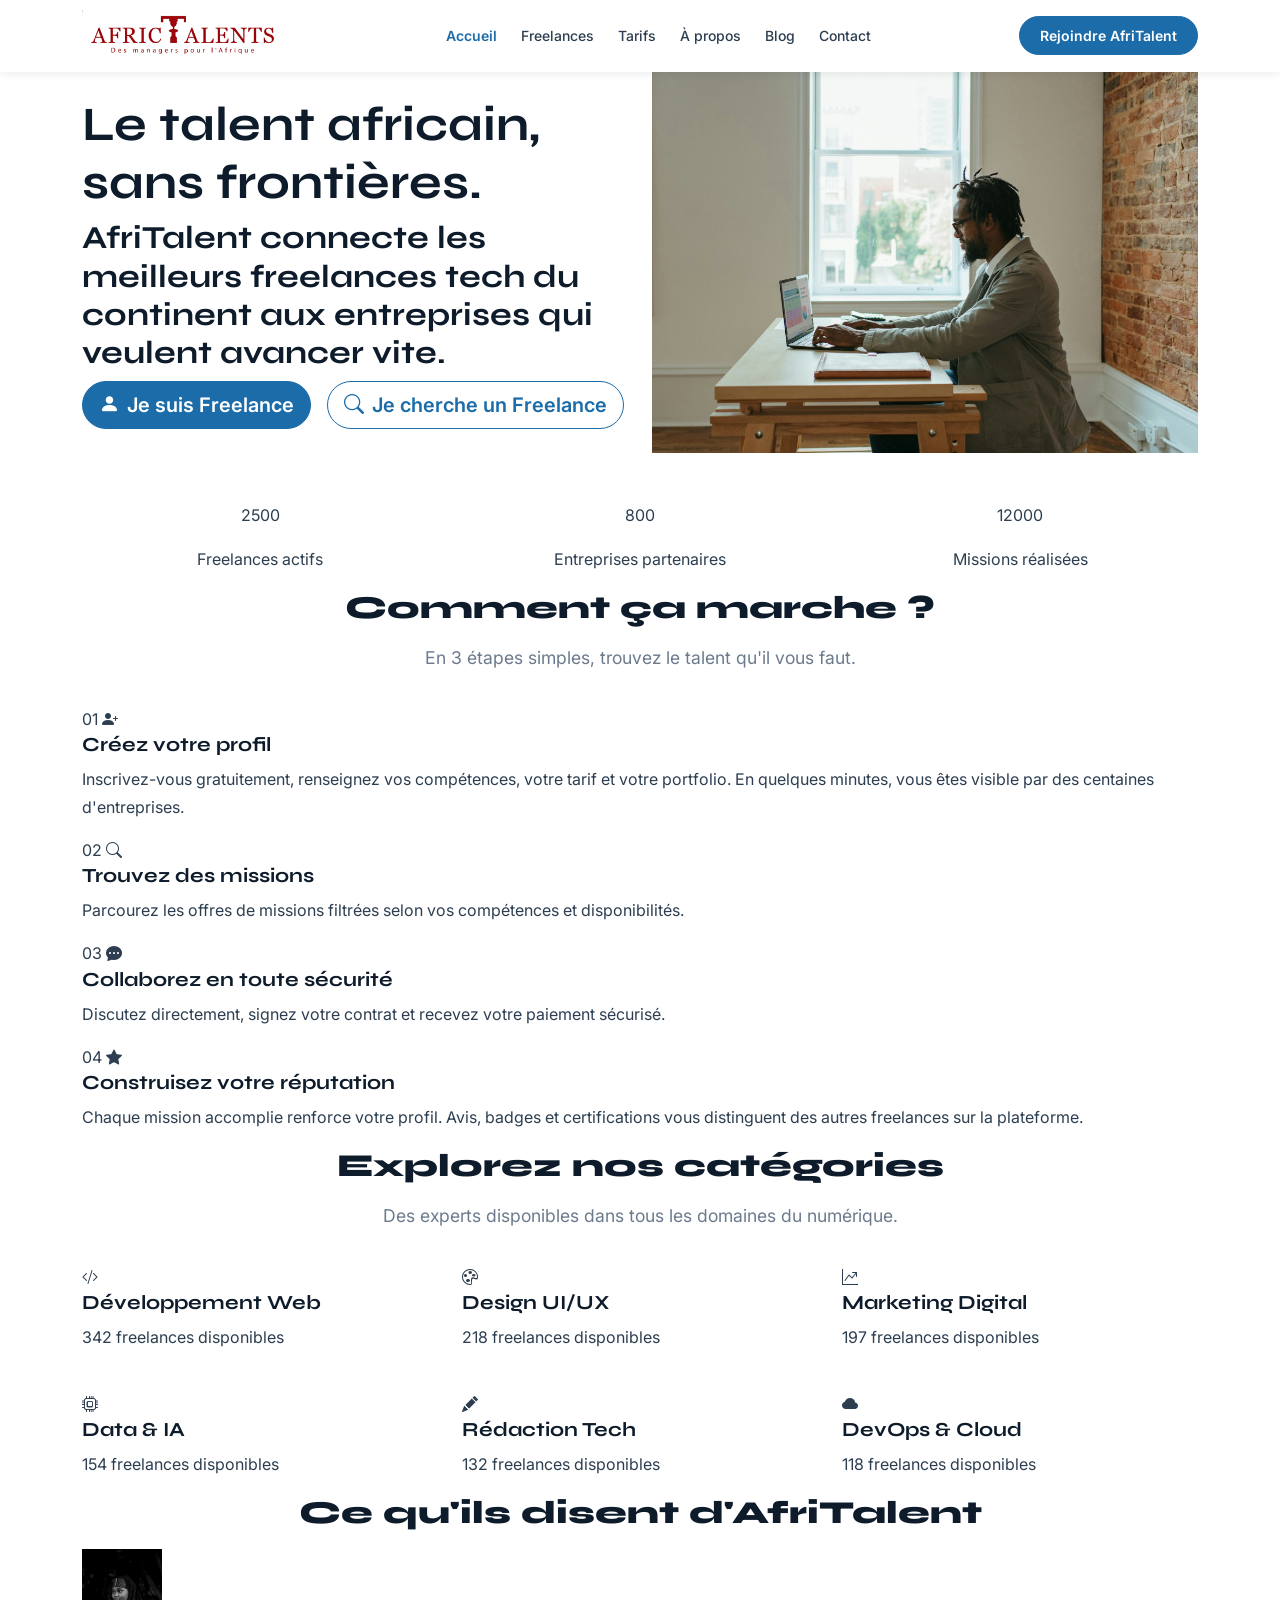
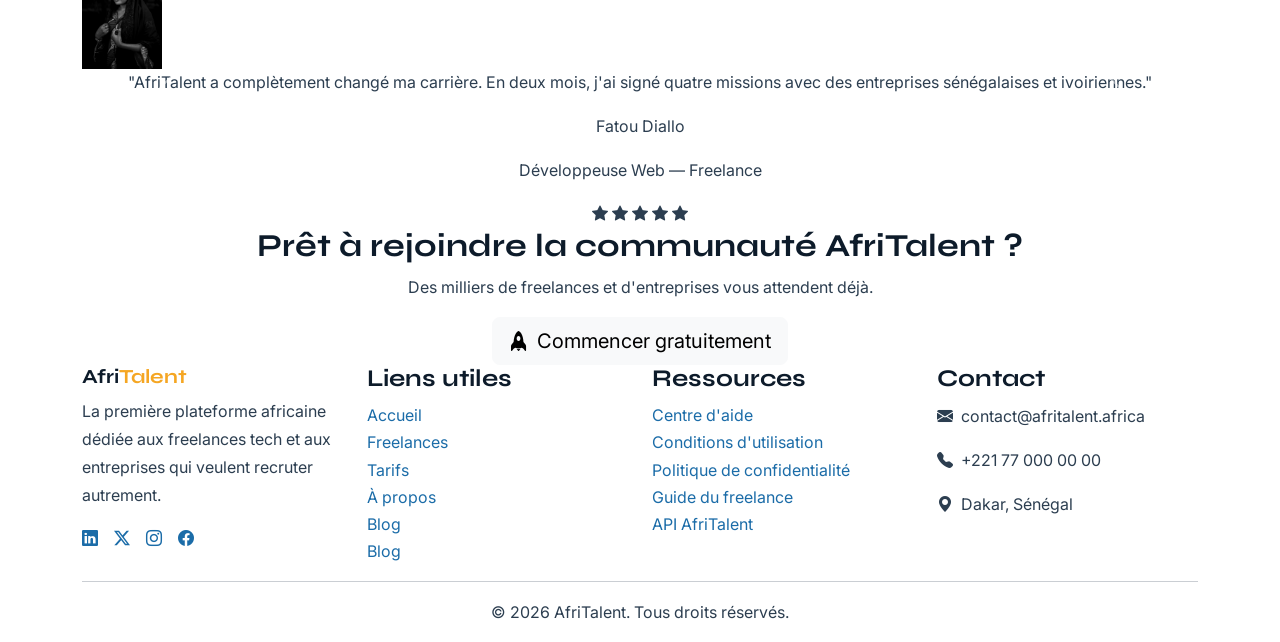
==== commit 8e4394af: "CSS : variables, typographie, layout général et styles de base" ====
--- a/index.html
+++ b/index.html
@@ -18,7 +18,7 @@
 
                 <!-- Logo -->
                 <a class="navbar-brand" href="index.html" aria-label="AfriTalent - Accueil">
-                    <img src="image/logo.png" alt="Logo" height="40">
+                    <img src="image/logo.png" alt="Logo" height="10" width="200">
                 </a>
 
                 <!-- Bouton hamburger mobile -->
--- a/css/style.css
+++ b/css/style.css
@@ -0,0 +1,241 @@
+/* Commit 3 */
+/* 1. GOOGLE FONTS — 2 polices importées */
+@import url('https://fonts.googleapis.com/css2?family=Syne:wght@400;600;700;800&family=Inter:wght@300;400;500;600&display=swap');
+
+
+/* 2. VARIABLES CSS — :root (6 variables minimum) */
+:root {
+  /* --- Couleurs (5 couleurs principales) --- */
+  --color-primary:   #1B6CA8;   /* bleu profond  */
+  --color-accent:    #F5A623;   /* or africain   */
+  --color-dark:      #0D1B2A;   /* quasi-noir    */
+  --color-light:     #F4F7FB;   /* blanc cassé   */
+  --color-text:      #2C3E50;   /* gris texte    */
+
+  /* --- Polices --- */
+  --font-display:    'Syne', sans-serif;
+  --font-body:       'Inter', sans-serif;
+
+  /* --- Espacements --- */
+  --space-xs:        0.5rem;
+  --space-sm:        1rem;
+  --space-md:        2rem;
+  --space-lg:        4rem;
+  --space-xl:        6rem;
+
+  /* --- Tailles de police --- */
+  --fs-hero:         clamp(2.5rem, 6vw, 4.5rem);
+  --fs-h1:           clamp(2rem, 4vw, 3rem);
+  --fs-h2:           clamp(1.5rem, 3vw, 2rem);
+  --fs-h3:           1.25rem;
+  --fs-body:         1rem;
+  --fs-small:        0.875rem;
+
+  /* --- Border radius --- */
+  --radius-sm:       0.5rem;
+  --radius-md:       1rem;
+  --radius-lg:       1.5rem;
+  --radius-full:     999px;
+
+  /* --- Ombres --- */
+  --shadow-sm:       0 2px 8px rgba(13, 27, 42, 0.08);
+  --shadow-md:       0 8px 24px rgba(13, 27, 42, 0.12);
+  --shadow-lg:       0 16px 48px rgba(13, 27, 42, 0.16);
+
+  /* --- Transitions --- */
+  --transition-fast: 0.2s ease;
+  --transition-base: 0.35s ease;
+
+  /* --- Navbar --- */
+  --navbar-height:   72px;
+}
+
+
+/* 3. RESET CSS & STYLES DE BASE */
+*,
+*::before,
+*::after {
+  box-sizing: border-box;
+  margin: 0;
+  padding: 0;
+}
+
+html {
+  scroll-behavior: smooth;
+  font-size: 16px;
+}
+
+body {
+  font-family: var(--font-body);
+  font-size: var(--fs-body);
+  color: var(--color-text);
+  background-color: #ffffff;
+  line-height: 1.7;
+  -webkit-font-smoothing: antialiased;
+}
+
+/* Décalage général pour la navbar fixe */
+main {
+  padding-top: var(--navbar-height);
+}
+
+img {
+  max-width: 100%;
+  height: auto;
+  display: block;
+}
+
+a {
+  color: var(--color-primary);
+  text-decoration: none;
+  transition: color var(--transition-fast);
+}
+
+a:hover {
+  color: var(--color-accent);
+}
+
+/* Accessibilité clavier */
+a:focus-visible,
+button:focus-visible {
+  outline: 3px solid var(--color-accent);
+  outline-offset: 3px;
+  border-radius: var(--radius-sm);
+}
+
+ul {
+  list-style: none;
+  padding: 0;
+  margin: 0;
+}
+
+
+/* 4. TYPOGRAPHIE — Polices appliquées */
+h1, h2, h3, h4, h5, h6 {
+  font-family: var(--font-display);
+  font-weight: 700;
+  line-height: 1.2;
+  color: var(--color-dark);
+}
+
+h1 { font-size: var(--fs-h1); }
+h2 { font-size: var(--fs-h2); }
+h3 { font-size: var(--fs-h3); }
+
+p {
+  margin-bottom: var(--space-sm);
+  line-height: 1.75;
+}
+
+/* Classe utilitaire pour les titres de section */
+.section-title {
+  font-family: var(--font-display);
+  font-size: var(--fs-h2);
+  font-weight: 800;
+  color: var(--color-dark);
+  margin-bottom: var(--space-sm);
+}
+
+/* Classe utilitaire pour les sous-titres de section */
+.section-subtitle {
+  font-size: 1.1rem;
+  color: #6b7a8d;
+  margin-bottom: var(--space-md);
+}
+
+
+/* 5. NAVBAR — Logo visible, liens alignés */
+#mainNavbar {
+  background-color: #ffffff;
+  height: var(--navbar-height);
+  box-shadow: var(--shadow-sm);
+}
+
+/* Logo texte */
+.logo-text {
+  font-family: var(--font-display);
+  font-size: 1.5rem;
+  font-weight: 800;
+  color: var(--color-dark);
+  letter-spacing: -0.5px;
+}
+
+/* Couleur accent sur la 2e partie du logo */
+.logo-accent {
+  color: var(--color-accent);
+}
+
+/* Liens de navigation */
+#mainNavbar .nav-link {
+  font-family: var(--font-body);
+  font-size: var(--fs-small);
+  font-weight: 500;
+  color: var(--color-text);
+  padding: 0.5rem 0.75rem;
+  transition: color var(--transition-fast);
+}
+
+#mainNavbar .nav-link:hover,
+#mainNavbar .nav-link.active {
+  color: var(--color-primary);
+}
+
+#mainNavbar .nav-link.active {
+  font-weight: 600;
+}
+
+/* Bouton CTA dans la navbar */
+.btn-cta {
+  font-family: var(--font-body);
+  font-weight: 600;
+  font-size: var(--fs-small);
+  padding: 0.5rem 1.25rem;
+  border-radius: var(--radius-full);
+  background-color: var(--color-primary);
+  border-color: var(--color-primary);
+  color: #ffffff;
+  transition: background-color var(--transition-fast);
+}
+
+.btn-cta:hover {
+  background-color: var(--color-dark);
+  border-color: var(--color-dark);
+  color: #ffffff;
+}
+
+/* Hamburger mobile */
+.navbar-toggler {
+  border-color: var(--color-primary);
+}
+
+.navbar-toggler-icon {
+  background-image: url("data:image/svg+xml,%3csvg xmlns='http://www.w3.org/2000/svg' viewBox='0 0 30 30'%3e%3cpath stroke='%231B6CA8' stroke-linecap='round' stroke-miterlimit='10' stroke-width='2' d='M4 7h22M4 15h22M4 23h22'/%3e%3c/svg%3e");
+}
+
+
+/* 6. BOUTONS GLOBAUX */
+.btn-primary {
+  background-color: var(--color-primary);
+  border-color: var(--color-primary);
+  font-family: var(--font-body);
+  font-weight: 600;
+  border-radius: var(--radius-full);
+}
+
+.btn-primary:hover {
+  background-color: var(--color-dark);
+  border-color: var(--color-dark);
+}
+
+.btn-outline-primary {
+  color: var(--color-primary);
+  border-color: var(--color-primary);
+  font-family: var(--font-body);
+  font-weight: 600;
+  border-radius: var(--radius-full);
+}
+
+.btn-outline-primary:hover {
+  background-color: var(--color-primary);
+  color: #ffffff;
+}
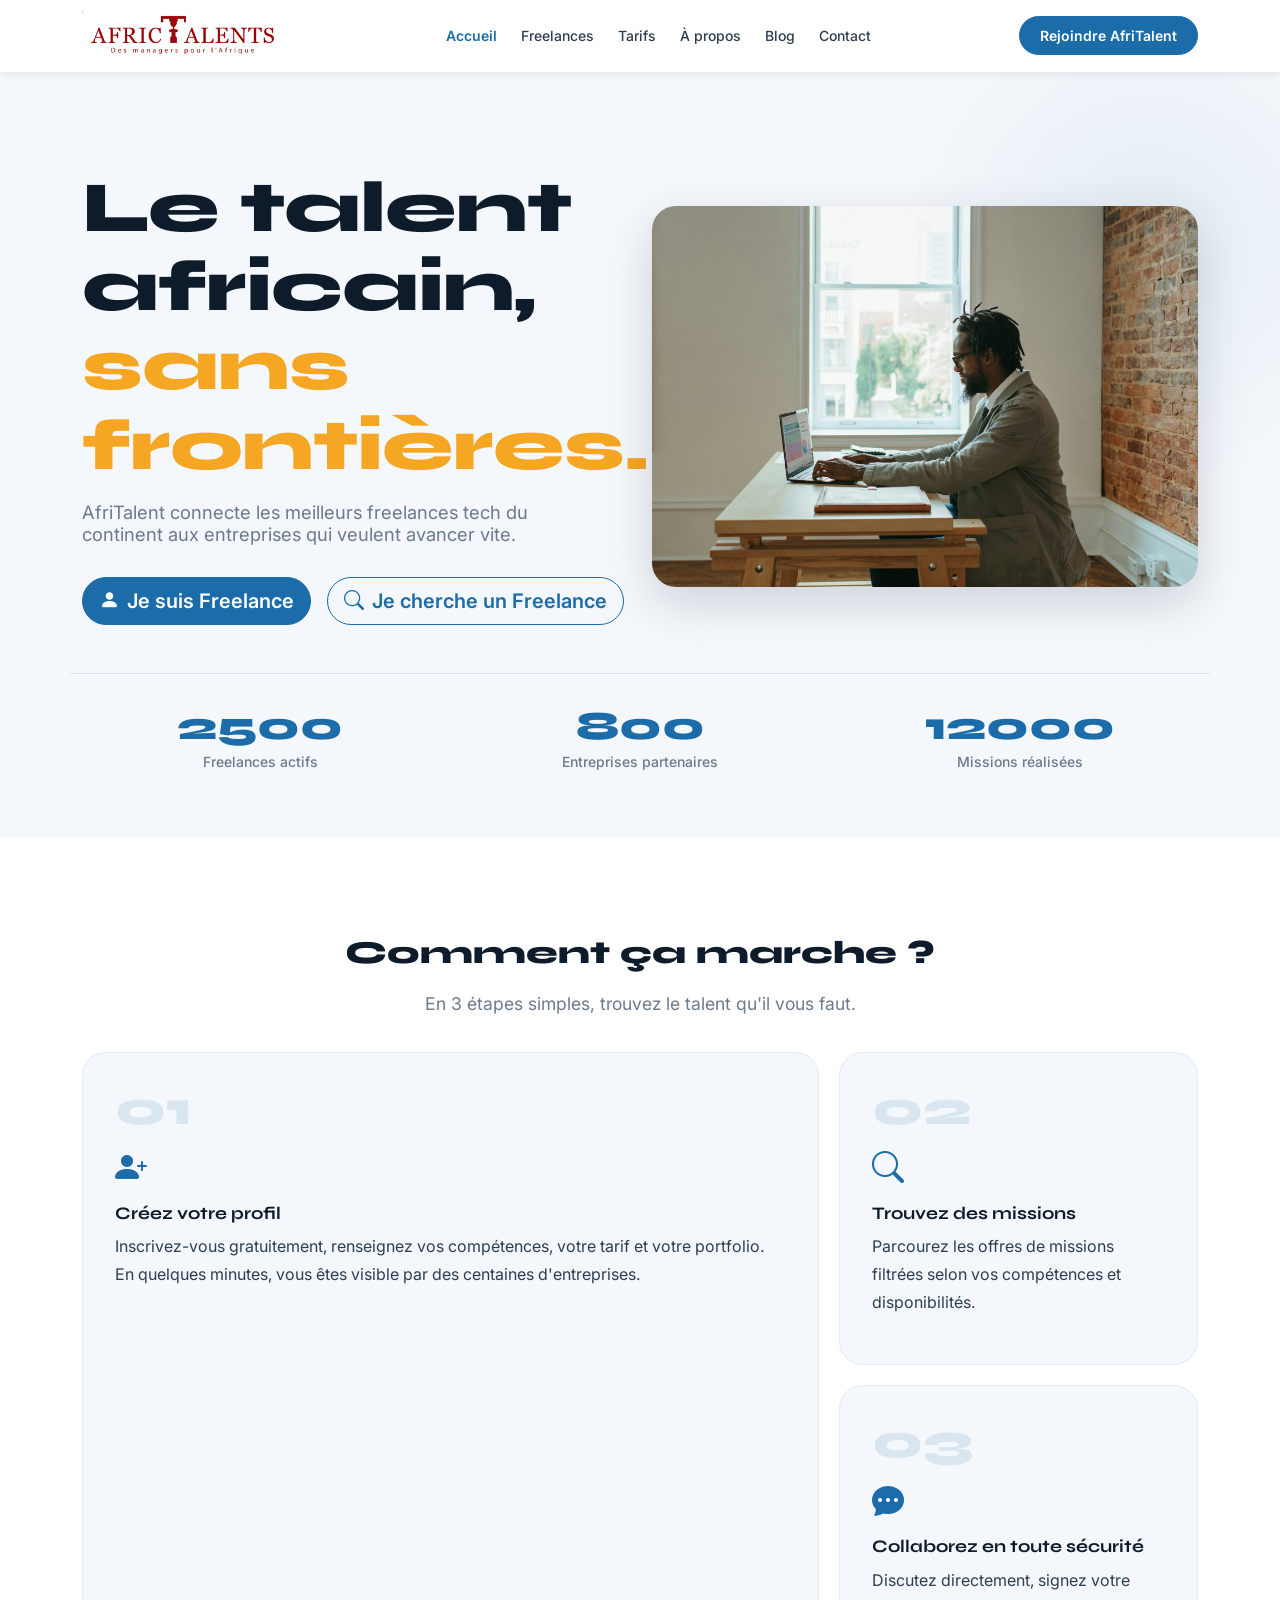
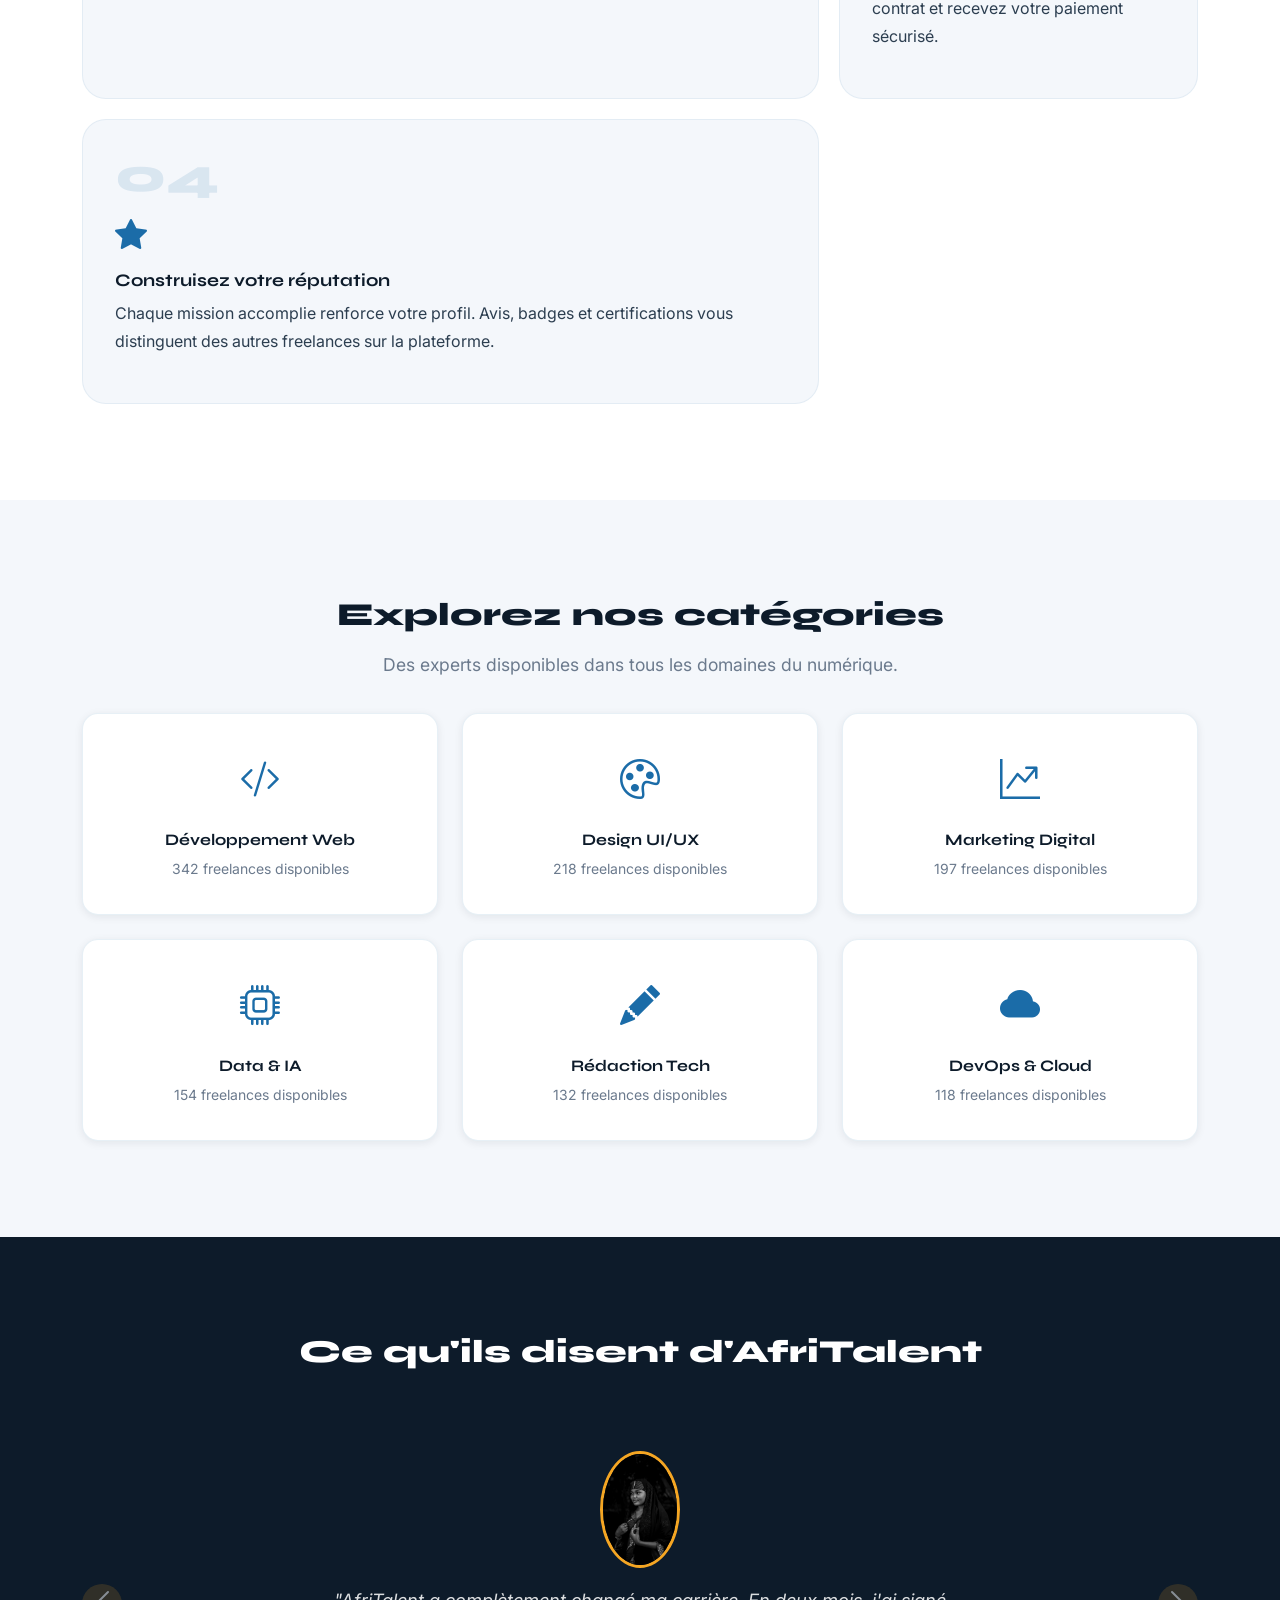
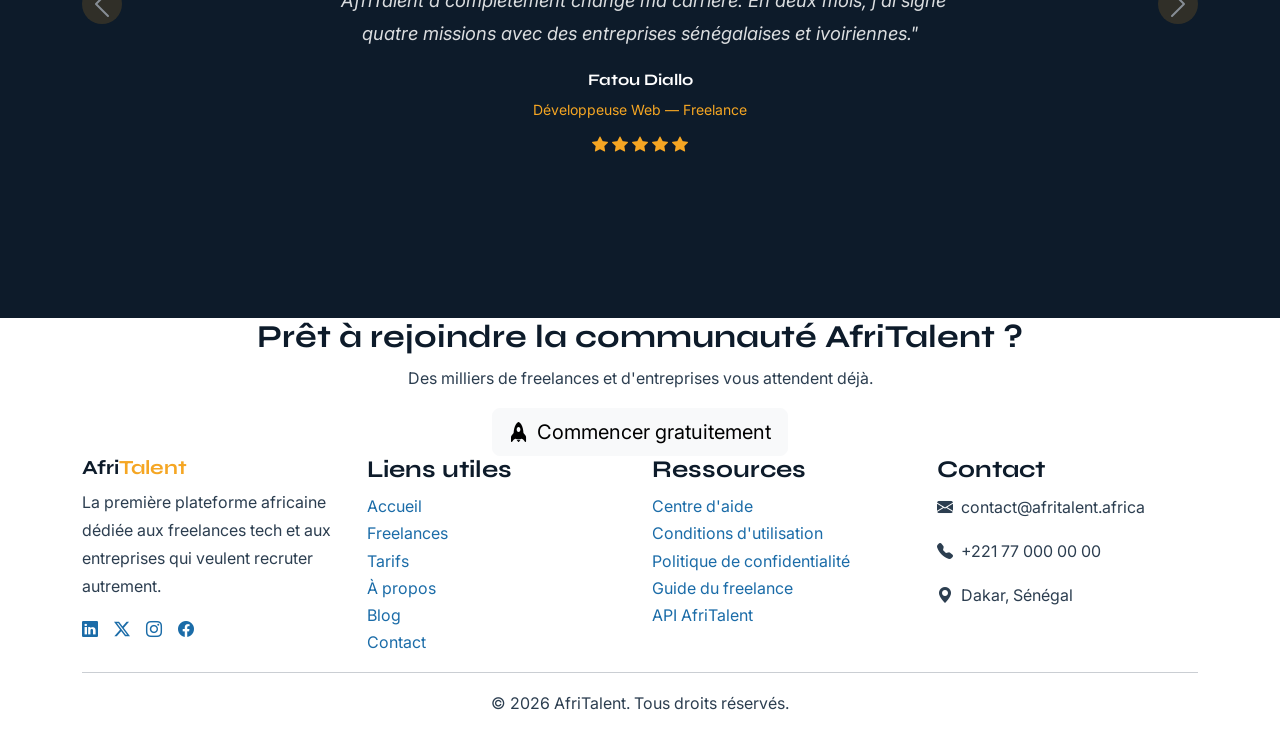
==== commit 72232ca5: "CSS : Bento Grid, sections hero et catégories, effets hover" ====
--- a/index.html
+++ b/index.html
@@ -352,7 +352,7 @@
                         <li><a href="tarifs.html">Tarifs</a></li>
                         <li><a href="about.html">À propos</a></li>
                         <li><a href="blog.html">Blog</a></li>
-                        <li><a href="contact.html">Blog</a></li>
+                        <li><a href="contact.html">Contact</a></li>
                     </ul>
                 </div>
 
--- a/css/style.css
+++ b/css/style.css
@@ -239,3 +239,268 @@
   background-color: var(--color-primary);
   color: #ffffff;
 }
+/* ===== SECTION HERO ===== */
+.section-hero {
+  background-color: var(--color-light);
+  padding: var(--space-xl) 0 var(--space-lg);
+  position: relative;
+  overflow: hidden;
+}
+ 
+.section-hero::before {
+  content: '';
+  position: absolute;
+  top: -80px;
+  right: -120px;
+  width: 500px;
+  height: 500px;
+  background: radial-gradient(circle, rgba(27,108,168,0.08) 0%, transparent 70%);
+  border-radius: 50%;
+  pointer-events: none;
+}
+ 
+/* H1 typographie expressive */
+.hero-title {
+  font-family: var(--font-display);
+  font-size: var(--fs-hero);
+  font-weight: 800;
+  color: var(--color-dark);
+  line-height: 1.1;
+  margin-bottom: var(--space-sm);
+  letter-spacing: -1px;
+}
+ 
+.hero-accent { color: var(--color-accent); }
+ 
+/* H2 sous-titre */
+.hero-subtitle {
+  font-family: var(--font-body);
+  font-size: 1.15rem;
+  font-weight: 400;
+  color: #6b7a8d;
+  margin-bottom: var(--space-md);
+  max-width: 480px;
+}
+ 
+/* Image en disposition asymétrique */
+.hero-image {
+  border-radius: var(--radius-lg);
+  box-shadow: var(--shadow-lg);
+}
+ 
+/* Statistiques */
+.hero-stats {
+  border-top: 1px solid rgba(27,108,168,0.15);
+  padding-top: var(--space-md);
+  margin-top: var(--space-md);
+}
+ 
+.stat-chiffre {
+  font-family: var(--font-display);
+  font-size: 2.5rem;
+  font-weight: 800;
+  color: var(--color-primary);
+  line-height: 1;
+  margin-bottom: 0;
+}
+ 
+.stat-label {
+  font-size: var(--fs-small);
+  color: #6b7a8d;
+  font-weight: 500;
+  margin-top: 0.25rem;
+  margin-bottom: 0;
+}
+ 
+ 
+/* ===== SECTION COMMENT CA MARCHE — Bento Grid ===== */
+.section-how {
+  padding: var(--space-xl) 0;
+  background-color: #ffffff;
+}
+ 
+/* CSS Grid — disposition modulaire asymétrique */
+.bento-grid-how {
+  display: grid;
+  grid-template-columns: repeat(3, 1fr);
+  grid-template-rows: auto auto;
+  gap: 1.25rem;
+  margin-top: var(--space-md);
+}
+ 
+/* Grande carte : 2 colonnes x 2 lignes */
+.bento-card--large {
+  grid-column: span 2;
+  grid-row: span 2;
+}
+ 
+/* Carte large : 2 colonnes */
+.bento-card--wide {
+  grid-column: span 2;
+}
+ 
+/* Toutes les cartes bento */
+.bento-card {
+  background-color: var(--color-light);
+  border-radius: var(--radius-lg);
+  padding: var(--space-md);
+  border: 1px solid rgba(27,108,168,0.08);
+  transition: transform var(--transition-base),
+              box-shadow var(--transition-base);
+}
+ 
+.bento-card:hover {
+  transform: translateY(-4px);
+  box-shadow: var(--shadow-md);
+}
+ 
+.step-number {
+  font-family: var(--font-display);
+  font-size: 3rem;
+  font-weight: 800;
+  color: rgba(27,108,168,0.12);
+  line-height: 1;
+  display: block;
+  margin-bottom: var(--space-xs);
+}
+ 
+.step-icon {
+  font-size: 2rem;
+  color: var(--color-primary);
+  display: block;
+  margin-bottom: var(--space-xs);
+}
+ 
+.step-title {
+  font-family: var(--font-display);
+  font-size: 1.1rem;
+  font-weight: 700;
+  color: var(--color-dark);
+  margin-bottom: var(--space-xs);
+}
+ 
+ 
+/* ===== SECTION CATEGORIES — effets hover CSS ===== */
+.section-categories {
+  padding: var(--space-xl) 0;
+  background-color: var(--color-light);
+}
+ 
+/* Hover : ombre + transformation + changement de couleur */
+.category-card {
+  background-color: #ffffff;
+  border-radius: var(--radius-md);
+  padding: var(--space-md);
+  text-align: center;
+  border: 1px solid rgba(27,108,168,0.1);
+  box-shadow: var(--shadow-sm);
+  height: 100%;
+  transition: transform var(--transition-base),
+              box-shadow var(--transition-base),
+              border-color var(--transition-base);
+}
+ 
+.category-card:hover {
+  transform: translateY(-6px);
+  box-shadow: var(--shadow-lg);
+  border-color: var(--color-primary);
+}
+ 
+.cat-icon {
+  font-size: 2.5rem;
+  color: var(--color-primary);
+  display: block;
+  margin-bottom: var(--space-sm);
+  transition: color var(--transition-fast);
+}
+ 
+.category-card:hover .cat-icon {
+  color: var(--color-accent);
+}
+ 
+.cat-title {
+  font-family: var(--font-display);
+  font-size: 1rem;
+  font-weight: 700;
+  color: var(--color-dark);
+  margin-bottom: var(--space-xs);
+}
+ 
+.cat-count {
+  font-size: var(--fs-small);
+  color: #6b7a8d;
+  margin-bottom: 0;
+}
+ 
+ 
+/* ===== SECTION TEMOIGNAGES — Carousel Bootstrap ===== */
+.section-testimonials {
+  padding: var(--space-xl) 0;
+  background-color: var(--color-dark);
+}
+ 
+.section-testimonials .section-title {
+  color: #ffffff;
+}
+ 
+.testimonial-card {
+  max-width: 680px;
+  margin: 0 auto;
+  padding: var(--space-lg) var(--space-md);
+}
+ 
+.testimonial-avatar {
+  border-radius: 50%;
+  object-fit: cover;
+  margin: 0 auto var(--space-sm);
+  border: 3px solid var(--color-accent);
+}
+ 
+.testimonial-quote {
+  font-family: var(--font-body);
+  font-size: 1.15rem;
+  font-style: italic;
+  color: rgba(255,255,255,0.85);
+  line-height: 1.8;
+  margin-bottom: var(--space-sm);
+}
+ 
+.testimonial-name {
+  font-family: var(--font-display);
+  font-weight: 700;
+  color: #ffffff;
+  margin-bottom: 0.25rem;
+  font-size: 1rem;
+}
+ 
+.testimonial-role {
+  font-size: var(--fs-small);
+  color: var(--color-accent);
+  margin-bottom: var(--space-xs);
+}
+ 
+.testimonial-stars {
+  color: var(--color-accent);
+  font-size: 1rem;
+}
+ 
+/* Boutons du carousel */
+.carousel-control-prev,
+.carousel-control-next {
+  width: 40px;
+  height: 40px;
+  background-color: rgba(245,166,35,0.3);
+  border-radius: 50%;
+  top: 50%;
+  transform: translateY(-50%);
+}
+ 
+.carousel-control-prev:hover,
+.carousel-control-next:hover {
+  background-color: rgba(245,166,35,0.6);
+}
+ 
+
+
+
+
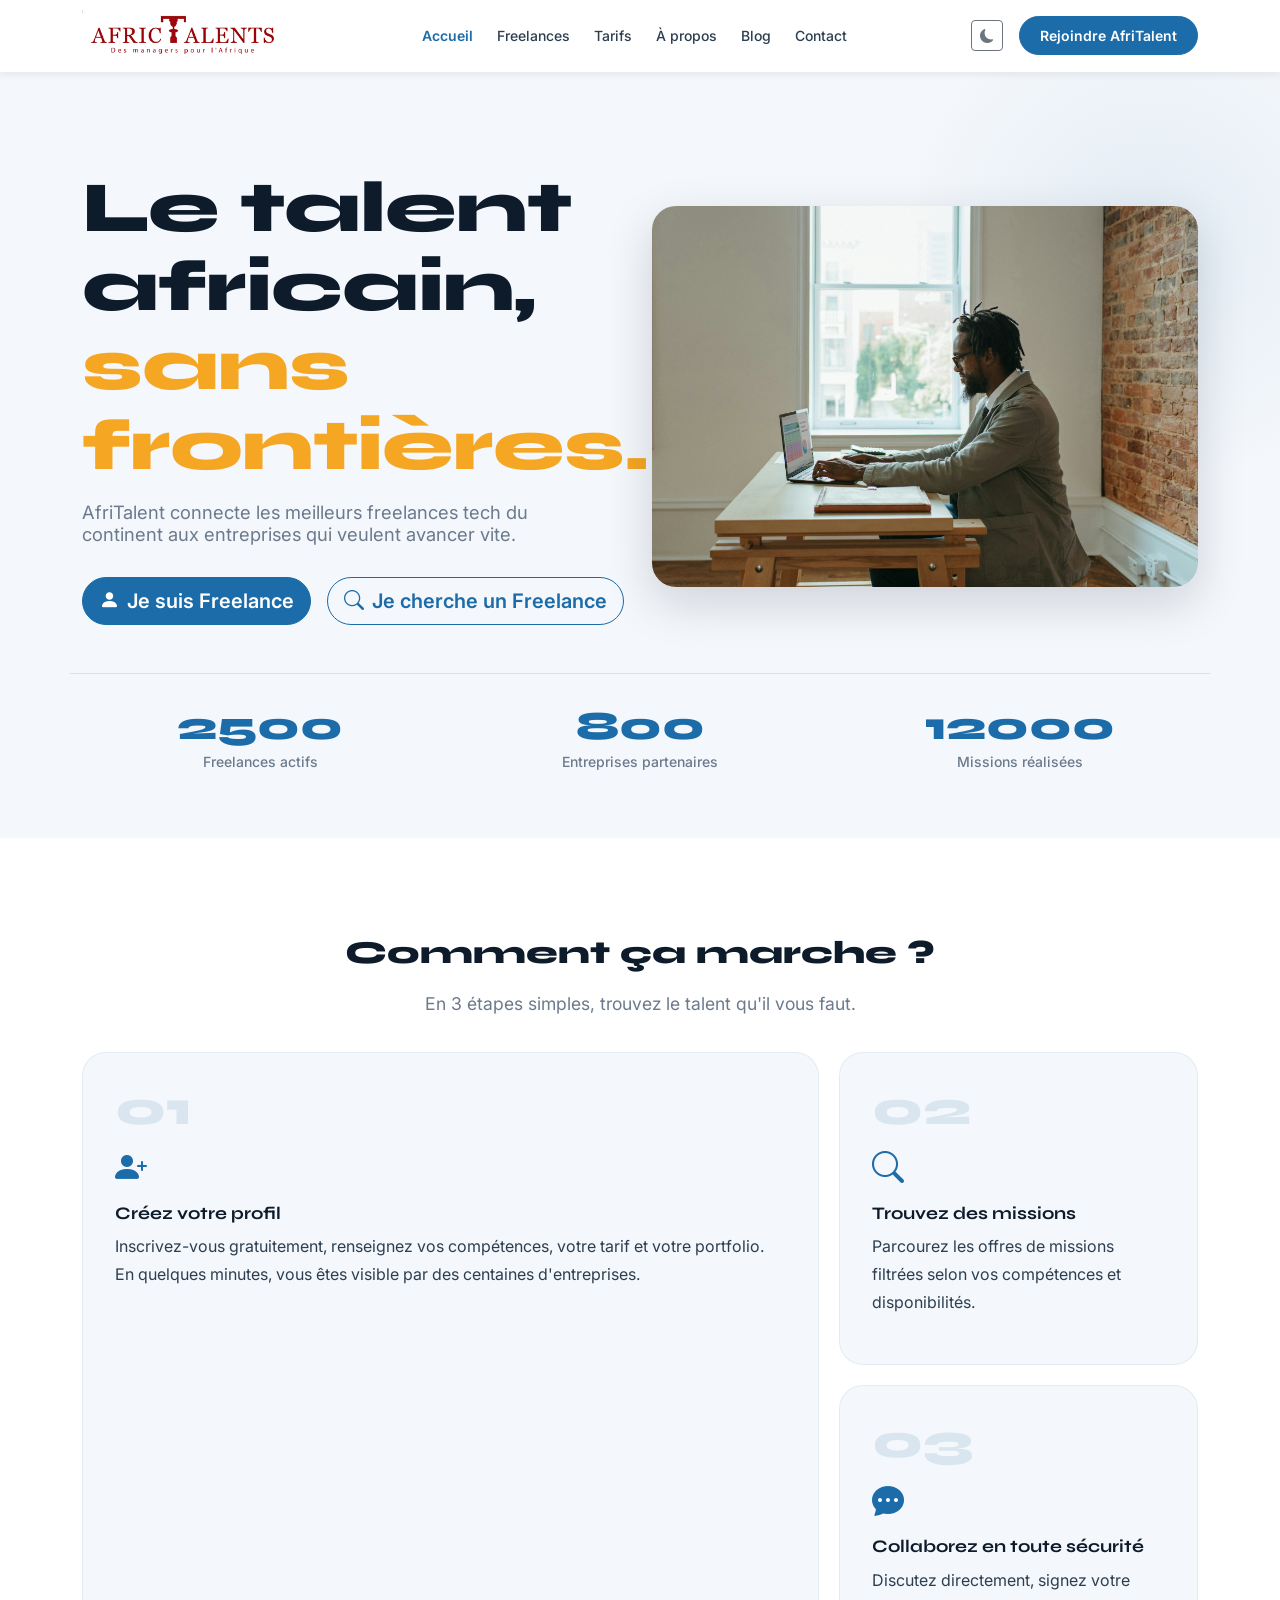
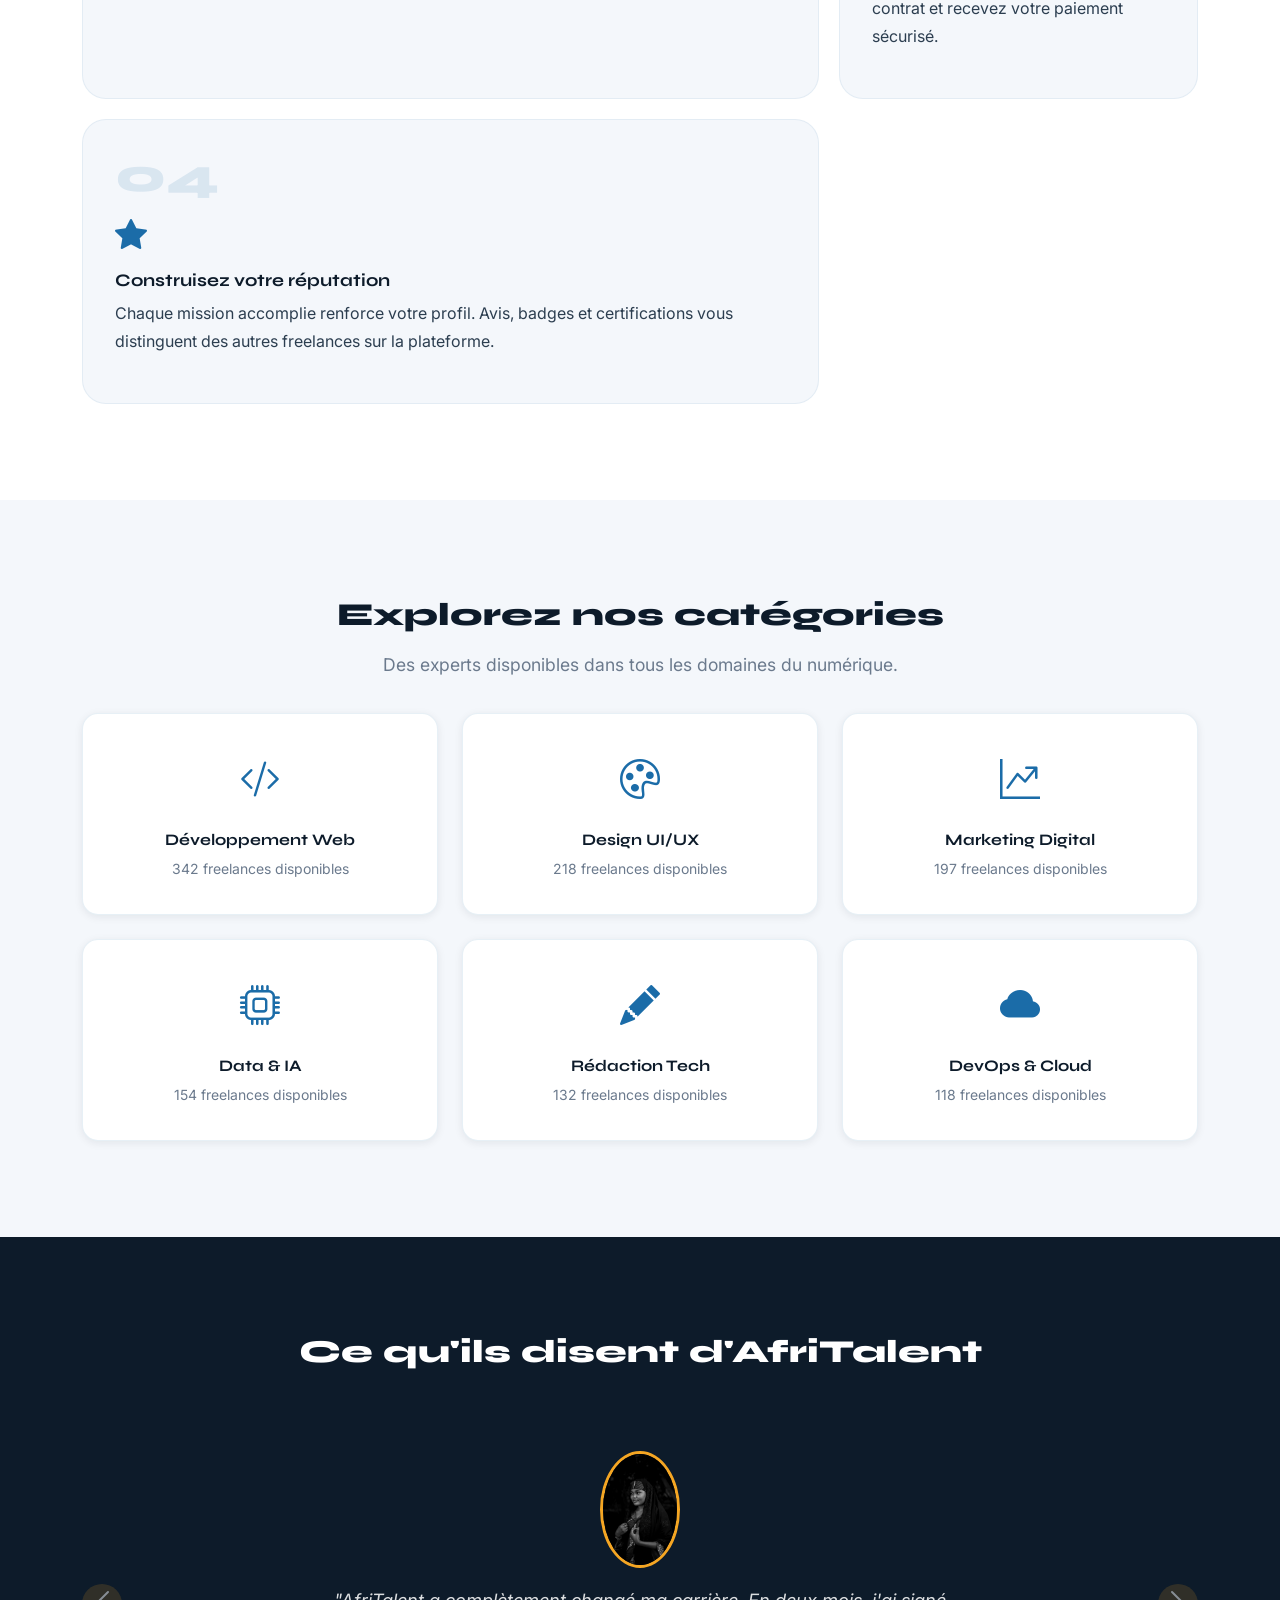
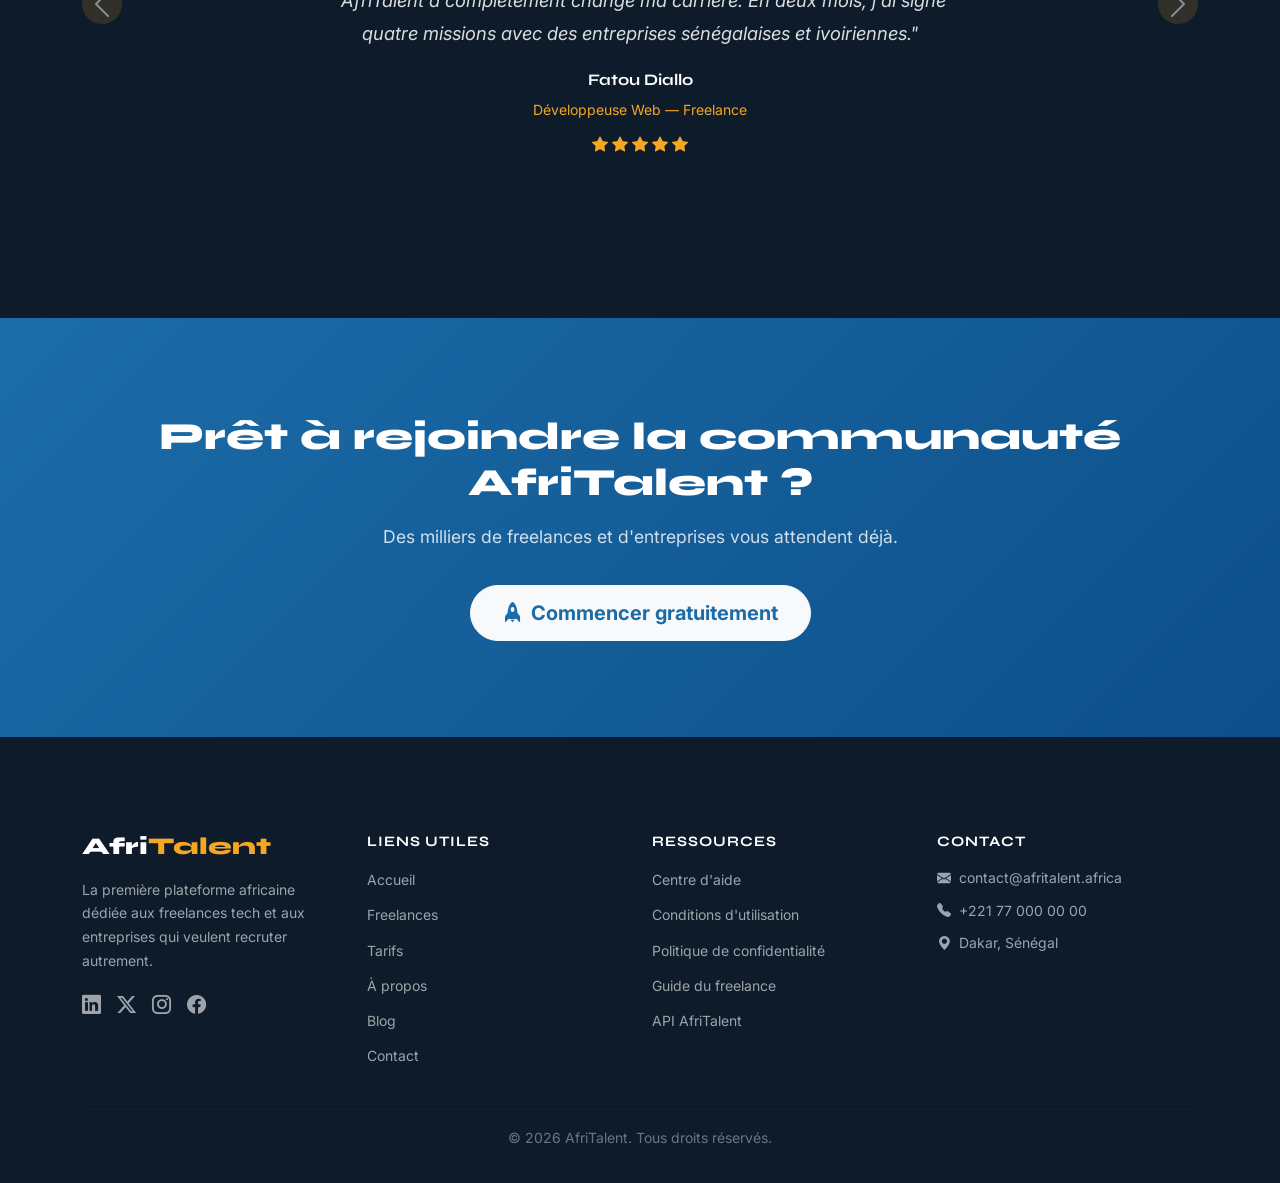
==== commit bcf04d42: "JS : dark mode avec localStorage, navbar dynamique au scroll" ====
--- a/index.html
+++ b/index.html
@@ -52,7 +52,13 @@
 
                     <!-- Boutons droite -->
                     <div class="d-flex align-items-center gap-3">
+                        <!-- Toggle Dark Mode -->
+                        <button id="darkModeToggle" class="btn btn-outline-secondary btn-sm"
+                            aria-label="Activer le mode sombre">
+                            <i class="bi bi-moon-fill" aria-hidden="true"></i>
+                        </button>
                         <!-- CTA principal -->
+
                         <a href="freelances.html" class="btn btn-primary btn-cta">Rejoindre AfriTalent</a>
                     </div>
                 </div>
@@ -388,6 +394,10 @@
 
         </div>
     </footer>
+    <!-- Bouton retour en haut -->
+    <button id="backToTop" class="btn btn-primary" aria-label="Retour en haut de la page">
+        <i class="bi bi-arrow-up" aria-hidden="true"></i>
+    </button>
 
 
 
--- a/css/style.css
+++ b/css/style.css
@@ -6,48 +6,53 @@
 /* 2. VARIABLES CSS — :root (6 variables minimum) */
 :root {
   /* --- Couleurs (5 couleurs principales) --- */
-  --color-primary:   #1B6CA8;   /* bleu profond  */
-  --color-accent:    #F5A623;   /* or africain   */
-  --color-dark:      #0D1B2A;   /* quasi-noir    */
-  --color-light:     #F4F7FB;   /* blanc cassé   */
-  --color-text:      #2C3E50;   /* gris texte    */
+  --color-primary: #1B6CA8;
+  /* bleu profond  */
+  --color-accent: #F5A623;
+  /* or africain   */
+  --color-dark: #0D1B2A;
+  /* quasi-noir    */
+  --color-light: #F4F7FB;
+  /* blanc cassé   */
+  --color-text: #2C3E50;
+  /* gris texte    */
 
   /* --- Polices --- */
-  --font-display:    'Syne', sans-serif;
-  --font-body:       'Inter', sans-serif;
+  --font-display: 'Syne', sans-serif;
+  --font-body: 'Inter', sans-serif;
 
   /* --- Espacements --- */
-  --space-xs:        0.5rem;
-  --space-sm:        1rem;
-  --space-md:        2rem;
-  --space-lg:        4rem;
-  --space-xl:        6rem;
+  --space-xs: 0.5rem;
+  --space-sm: 1rem;
+  --space-md: 2rem;
+  --space-lg: 4rem;
+  --space-xl: 6rem;
 
   /* --- Tailles de police --- */
-  --fs-hero:         clamp(2.5rem, 6vw, 4.5rem);
-  --fs-h1:           clamp(2rem, 4vw, 3rem);
-  --fs-h2:           clamp(1.5rem, 3vw, 2rem);
-  --fs-h3:           1.25rem;
-  --fs-body:         1rem;
-  --fs-small:        0.875rem;
+  --fs-hero: clamp(2.5rem, 6vw, 4.5rem);
+  --fs-h1: clamp(2rem, 4vw, 3rem);
+  --fs-h2: clamp(1.5rem, 3vw, 2rem);
+  --fs-h3: 1.25rem;
+  --fs-body: 1rem;
+  --fs-small: 0.875rem;
 
   /* --- Border radius --- */
-  --radius-sm:       0.5rem;
-  --radius-md:       1rem;
-  --radius-lg:       1.5rem;
-  --radius-full:     999px;
+  --radius-sm: 0.5rem;
+  --radius-md: 1rem;
+  --radius-lg: 1.5rem;
+  --radius-full: 999px;
 
   /* --- Ombres --- */
-  --shadow-sm:       0 2px 8px rgba(13, 27, 42, 0.08);
-  --shadow-md:       0 8px 24px rgba(13, 27, 42, 0.12);
-  --shadow-lg:       0 16px 48px rgba(13, 27, 42, 0.16);
+  --shadow-sm: 0 2px 8px rgba(13, 27, 42, 0.08);
+  --shadow-md: 0 8px 24px rgba(13, 27, 42, 0.12);
+  --shadow-lg: 0 16px 48px rgba(13, 27, 42, 0.16);
 
   /* --- Transitions --- */
   --transition-fast: 0.2s ease;
   --transition-base: 0.35s ease;
 
   /* --- Navbar --- */
-  --navbar-height:   72px;
+  --navbar-height: 72px;
 }
 
 
@@ -111,16 +116,29 @@
 
 
 /* 4. TYPOGRAPHIE — Polices appliquées */
-h1, h2, h3, h4, h5, h6 {
+h1,
+h2,
+h3,
+h4,
+h5,
+h6 {
   font-family: var(--font-display);
   font-weight: 700;
   line-height: 1.2;
   color: var(--color-dark);
 }
 
-h1 { font-size: var(--fs-h1); }
-h2 { font-size: var(--fs-h2); }
-h3 { font-size: var(--fs-h3); }
+h1 {
+  font-size: var(--fs-h1);
+}
+
+h2 {
+  font-size: var(--fs-h2);
+}
+
+h3 {
+  font-size: var(--fs-h3);
+}
 
 p {
   margin-bottom: var(--space-sm);
@@ -239,6 +257,7 @@
   background-color: var(--color-primary);
   color: #ffffff;
 }
+
 /* ===== SECTION HERO ===== */
 .section-hero {
   background-color: var(--color-light);
@@ -246,7 +265,7 @@
   position: relative;
   overflow: hidden;
 }
- 
+
 .section-hero::before {
   content: '';
   position: absolute;
@@ -254,11 +273,11 @@
   right: -120px;
   width: 500px;
   height: 500px;
-  background: radial-gradient(circle, rgba(27,108,168,0.08) 0%, transparent 70%);
+  background: radial-gradient(circle, rgba(27, 108, 168, 0.08) 0%, transparent 70%);
   border-radius: 50%;
   pointer-events: none;
 }
- 
+
 /* H1 typographie expressive */
 .hero-title {
   font-family: var(--font-display);
@@ -269,9 +288,11 @@
   margin-bottom: var(--space-sm);
   letter-spacing: -1px;
 }
- 
-.hero-accent { color: var(--color-accent); }
- 
+
+.hero-accent {
+  color: var(--color-accent);
+}
+
 /* H2 sous-titre */
 .hero-subtitle {
   font-family: var(--font-body);
@@ -281,20 +302,20 @@
   margin-bottom: var(--space-md);
   max-width: 480px;
 }
- 
+
 /* Image en disposition asymétrique */
 .hero-image {
   border-radius: var(--radius-lg);
   box-shadow: var(--shadow-lg);
 }
- 
+
 /* Statistiques */
 .hero-stats {
-  border-top: 1px solid rgba(27,108,168,0.15);
+  border-top: 1px solid rgba(27, 108, 168, 0.15);
   padding-top: var(--space-md);
   margin-top: var(--space-md);
 }
- 
+
 .stat-chiffre {
   font-family: var(--font-display);
   font-size: 2.5rem;
@@ -303,7 +324,7 @@
   line-height: 1;
   margin-bottom: 0;
 }
- 
+
 .stat-label {
   font-size: var(--fs-small);
   color: #6b7a8d;
@@ -311,14 +332,14 @@
   margin-top: 0.25rem;
   margin-bottom: 0;
 }
- 
- 
+
+
 /* ===== SECTION COMMENT CA MARCHE — Bento Grid ===== */
 .section-how {
   padding: var(--space-xl) 0;
   background-color: #ffffff;
 }
- 
+
 /* CSS Grid — disposition modulaire asymétrique */
 .bento-grid-how {
   display: grid;
@@ -327,50 +348,50 @@
   gap: 1.25rem;
   margin-top: var(--space-md);
 }
- 
+
 /* Grande carte : 2 colonnes x 2 lignes */
 .bento-card--large {
   grid-column: span 2;
   grid-row: span 2;
 }
- 
+
 /* Carte large : 2 colonnes */
 .bento-card--wide {
   grid-column: span 2;
 }
- 
+
 /* Toutes les cartes bento */
 .bento-card {
   background-color: var(--color-light);
   border-radius: var(--radius-lg);
   padding: var(--space-md);
-  border: 1px solid rgba(27,108,168,0.08);
+  border: 1px solid rgba(27, 108, 168, 0.08);
   transition: transform var(--transition-base),
-              box-shadow var(--transition-base);
-}
- 
+    box-shadow var(--transition-base);
+}
+
 .bento-card:hover {
   transform: translateY(-4px);
   box-shadow: var(--shadow-md);
 }
- 
+
 .step-number {
   font-family: var(--font-display);
   font-size: 3rem;
   font-weight: 800;
-  color: rgba(27,108,168,0.12);
+  color: rgba(27, 108, 168, 0.12);
   line-height: 1;
   display: block;
   margin-bottom: var(--space-xs);
 }
- 
+
 .step-icon {
   font-size: 2rem;
   color: var(--color-primary);
   display: block;
   margin-bottom: var(--space-xs);
 }
- 
+
 .step-title {
   font-family: var(--font-display);
   font-size: 1.1rem;
@@ -378,34 +399,34 @@
   color: var(--color-dark);
   margin-bottom: var(--space-xs);
 }
- 
- 
+
+
 /* ===== SECTION CATEGORIES — effets hover CSS ===== */
 .section-categories {
   padding: var(--space-xl) 0;
   background-color: var(--color-light);
 }
- 
+
 /* Hover : ombre + transformation + changement de couleur */
 .category-card {
   background-color: #ffffff;
   border-radius: var(--radius-md);
   padding: var(--space-md);
   text-align: center;
-  border: 1px solid rgba(27,108,168,0.1);
+  border: 1px solid rgba(27, 108, 168, 0.1);
   box-shadow: var(--shadow-sm);
   height: 100%;
   transition: transform var(--transition-base),
-              box-shadow var(--transition-base),
-              border-color var(--transition-base);
-}
- 
+    box-shadow var(--transition-base),
+    border-color var(--transition-base);
+}
+
 .category-card:hover {
   transform: translateY(-6px);
   box-shadow: var(--shadow-lg);
   border-color: var(--color-primary);
 }
- 
+
 .cat-icon {
   font-size: 2.5rem;
   color: var(--color-primary);
@@ -413,11 +434,11 @@
   margin-bottom: var(--space-sm);
   transition: color var(--transition-fast);
 }
- 
+
 .category-card:hover .cat-icon {
   color: var(--color-accent);
 }
- 
+
 .cat-title {
   font-family: var(--font-display);
   font-size: 1rem;
@@ -425,46 +446,46 @@
   color: var(--color-dark);
   margin-bottom: var(--space-xs);
 }
- 
+
 .cat-count {
   font-size: var(--fs-small);
   color: #6b7a8d;
   margin-bottom: 0;
 }
- 
- 
+
+
 /* ===== SECTION TEMOIGNAGES — Carousel Bootstrap ===== */
 .section-testimonials {
   padding: var(--space-xl) 0;
   background-color: var(--color-dark);
 }
- 
+
 .section-testimonials .section-title {
   color: #ffffff;
 }
- 
+
 .testimonial-card {
   max-width: 680px;
   margin: 0 auto;
   padding: var(--space-lg) var(--space-md);
 }
- 
+
 .testimonial-avatar {
   border-radius: 50%;
   object-fit: cover;
   margin: 0 auto var(--space-sm);
   border: 3px solid var(--color-accent);
 }
- 
+
 .testimonial-quote {
   font-family: var(--font-body);
   font-size: 1.15rem;
   font-style: italic;
-  color: rgba(255,255,255,0.85);
+  color: rgba(255, 255, 255, 0.85);
   line-height: 1.8;
   margin-bottom: var(--space-sm);
 }
- 
+
 .testimonial-name {
   font-family: var(--font-display);
   font-weight: 700;
@@ -472,35 +493,922 @@
   margin-bottom: 0.25rem;
   font-size: 1rem;
 }
- 
+
 .testimonial-role {
   font-size: var(--fs-small);
   color: var(--color-accent);
   margin-bottom: var(--space-xs);
 }
- 
+
 .testimonial-stars {
   color: var(--color-accent);
   font-size: 1rem;
 }
- 
+
 /* Boutons du carousel */
 .carousel-control-prev,
 .carousel-control-next {
   width: 40px;
   height: 40px;
-  background-color: rgba(245,166,35,0.3);
+  background-color: rgba(245, 166, 35, 0.3);
   border-radius: 50%;
   top: 50%;
   transform: translateY(-50%);
 }
- 
+
 .carousel-control-prev:hover,
 .carousel-control-next:hover {
-  background-color: rgba(245,166,35,0.6);
-}
- 
-
-
-
-
+  background-color: rgba(245, 166, 35, 0.6);
+}
+
+/* ===== SECTION CTA ===== */
+.section-cta {
+  padding: var(--space-xl) 0;
+  background: linear-gradient(135deg, var(--color-primary) 0%, #0d4f8a 100%);
+}
+
+.cta-title {
+  font-family: var(--font-display);
+  font-size: clamp(1.75rem, 3vw, 2.5rem);
+  font-weight: 800;
+  color: #ffffff;
+  margin-bottom: var(--space-sm);
+}
+
+.cta-subtitle {
+  color: rgba(255, 255, 255, 0.8);
+  font-size: 1.1rem;
+  margin-bottom: var(--space-md);
+}
+
+.section-cta .btn-light {
+  font-weight: 700;
+  border-radius: var(--radius-full);
+  color: var(--color-primary);
+  padding: 0.75rem 2rem;
+}
+
+
+/* ===== FOOTER ===== */
+.site-footer {
+  background-color: var(--color-dark);
+  color: rgba(255, 255, 255, 0.75);
+  padding: var(--space-xl) 0 var(--space-md);
+}
+
+.footer-brand {
+  font-family: var(--font-display);
+  font-size: 1.5rem;
+  font-weight: 800;
+  color: #ffffff;
+  margin-bottom: var(--space-sm);
+}
+
+.footer-desc {
+  font-size: var(--fs-small);
+  color: rgba(255, 255, 255, 0.6);
+  line-height: 1.7;
+}
+
+.footer-heading {
+  font-family: var(--font-display);
+  font-size: 0.9rem;
+  font-weight: 700;
+  color: #ffffff;
+  text-transform: uppercase;
+  letter-spacing: 1px;
+  margin-bottom: var(--space-sm);
+}
+
+.footer-links li {
+  margin-bottom: 0.5rem;
+}
+
+.footer-links a {
+  color: rgba(255, 255, 255, 0.6);
+  font-size: var(--fs-small);
+  transition: color var(--transition-fast);
+}
+
+.footer-links a:hover {
+  color: var(--color-accent);
+}
+
+.footer-contact address {
+  font-style: normal;
+}
+
+.footer-contact p {
+  font-size: var(--fs-small);
+  color: rgba(255, 255, 255, 0.6);
+  margin-bottom: 0.5rem;
+}
+
+.footer-social a {
+  color: rgba(255, 255, 255, 0.6);
+  font-size: 1.2rem;
+  transition: color var(--transition-fast),
+    transform var(--transition-fast);
+  display: inline-block;
+}
+
+.footer-social a:hover {
+  color: var(--color-accent);
+  transform: translateY(-3px);
+}
+
+.footer-divider {
+  border-color: rgba(255, 255, 255, 0.1);
+  margin: var(--space-md) 0 var(--space-sm);
+}
+
+.footer-copy {
+  font-size: var(--fs-small);
+  color: rgba(255, 255, 255, 0.4);
+  margin-bottom: 0;
+}
+
+
+/* ===== EN-TETE DE PAGE — pages intérieures ===== */
+.page-hero {
+  background: linear-gradient(135deg, var(--color-dark) 0%, #1a3a5c 100%);
+  padding: var(--space-lg) 0;
+  text-align: center;
+}
+
+.page-hero h1 {
+  font-family: var(--font-display);
+  font-size: var(--fs-h1);
+  font-weight: 800;
+  color: #ffffff;
+  margin-bottom: var(--space-xs);
+}
+
+.page-hero-sub {
+  color: rgba(255, 255, 255, 0.75);
+  font-size: 1.1rem;
+  max-width: 560px;
+  margin: 0 auto;
+}
+
+
+/* ===== PAGE FREELANCES ===== */
+.page-freelances {
+  background-color: var(--color-light);
+}
+
+.section-filters {
+  padding: var(--space-md) 0 var(--space-sm);
+  background-color: #ffffff;
+  border-bottom: 1px solid rgba(27, 108, 168, 0.1);
+}
+
+.btn-filter {
+  border-radius: var(--radius-full);
+  font-size: var(--fs-small);
+  font-weight: 600;
+  padding: 0.4rem 1.1rem;
+  border: 2px solid rgba(27, 108, 168, 0.2);
+  color: var(--color-text);
+  background-color: #ffffff;
+  transition: all var(--transition-fast);
+}
+
+.btn-filter:hover,
+.btn-filter.active {
+  background-color: var(--color-primary);
+  border-color: var(--color-primary);
+  color: #ffffff;
+}
+
+.section-freelancers {
+  padding: var(--space-lg) 0;
+}
+
+/* Carte freelance — hover */
+.freelancer-card {
+  border: 1px solid rgba(27, 108, 168, 0.1);
+  border-radius: var(--radius-md);
+  box-shadow: var(--shadow-sm);
+  transition: transform var(--transition-base),
+    box-shadow var(--transition-base);
+}
+
+.freelancer-card:hover {
+  transform: translateY(-6px);
+  box-shadow: var(--shadow-lg);
+}
+
+.freelancer-avatar {
+  border-radius: 50%;
+  object-fit: cover;
+  border: 2px solid var(--color-light);
+  flex-shrink: 0;
+}
+
+.freelancer-name {
+  font-family: var(--font-display);
+  font-size: 1rem;
+  font-weight: 700;
+  color: var(--color-dark);
+  margin-bottom: 0;
+}
+
+.freelancer-specialty {
+  font-size: var(--fs-small);
+  color: var(--color-primary);
+  font-weight: 500;
+  margin-bottom: 0;
+}
+
+.freelancer-bio {
+  font-size: var(--fs-small);
+  color: #6b7a8d;
+  line-height: 1.6;
+}
+
+.freelancer-rate {
+  font-family: var(--font-display);
+  font-weight: 700;
+  color: var(--color-dark);
+  font-size: 0.9rem;
+}
+
+.freelancer-stars {
+  color: var(--color-accent);
+  font-weight: 600;
+  font-size: 0.9rem;
+}
+
+.freelancer-card .card-footer {
+  background-color: transparent;
+  border-top: 1px solid rgba(27, 108, 168, 0.08);
+  padding: 0.75rem 1rem;
+}
+
+
+/* ===== PAGE TARIFS ===== */
+.section-plans {
+  padding: var(--space-xl) 0;
+  background-color: var(--color-light);
+}
+
+/* Carte plan — hover */
+.pricing-card {
+  border: 1px solid rgba(27, 108, 168, 0.12);
+  border-radius: var(--radius-lg);
+  box-shadow: var(--shadow-sm);
+  position: relative;
+  transition: transform var(--transition-base),
+    box-shadow var(--transition-base);
+}
+
+.pricing-card:hover {
+  transform: translateY(-6px);
+  box-shadow: var(--shadow-lg);
+}
+
+/* Plan populaire mis en avant */
+.pricing-card--popular {
+  border: 2px solid var(--color-primary);
+  transform: scale(1.03);
+  box-shadow: var(--shadow-md);
+}
+
+.pricing-card--popular:hover {
+  transform: scale(1.03) translateY(-6px);
+}
+
+.plan-badge {
+  position: absolute;
+  top: -14px;
+  left: 50%;
+  transform: translateX(-50%);
+}
+
+.plan-badge .badge {
+  font-size: 0.8rem;
+  padding: 0.4rem 0.9rem;
+  border-radius: var(--radius-full);
+}
+
+.plan-name {
+  font-family: var(--font-display);
+  font-size: 1.5rem;
+  font-weight: 800;
+  color: var(--color-dark);
+  margin-bottom: var(--space-xs);
+}
+
+.plan-amount {
+  font-family: var(--font-display);
+  font-size: 2.5rem;
+  font-weight: 800;
+  color: var(--color-primary);
+}
+
+.plan-period {
+  font-size: var(--fs-small);
+  color: #6b7a8d;
+}
+
+.plan-desc {
+  font-size: var(--fs-small);
+  color: #6b7a8d;
+}
+
+.plan-features li {
+  font-size: var(--fs-small);
+  padding: 0.4rem 0;
+  border-bottom: 1px solid rgba(27, 108, 168, 0.06);
+  color: var(--color-text);
+}
+
+.plan-features li:last-child {
+  border-bottom: none;
+}
+
+/* FAQ Accordion */
+.section-faq {
+  padding: var(--space-xl) 0;
+  background-color: #ffffff;
+}
+
+.accordion-item {
+  border: 1px solid rgba(27, 108, 168, 0.1);
+  border-radius: var(--radius-md) !important;
+  margin-bottom: 0.75rem;
+  overflow: hidden;
+}
+
+.accordion-button {
+  font-family: var(--font-body);
+  font-weight: 600;
+  color: var(--color-dark);
+  background-color: #ffffff;
+  font-size: 0.95rem;
+}
+
+.accordion-button:not(.collapsed) {
+  color: var(--color-primary);
+  background-color: rgba(27, 108, 168, 0.04);
+  box-shadow: none;
+}
+
+.accordion-body {
+  font-size: var(--fs-small);
+  color: #6b7a8d;
+  line-height: 1.8;
+}
+
+
+/* ===== PAGE A PROPOS ===== */
+.section-story {
+  padding: var(--space-xl) 0;
+  background-color: #ffffff;
+}
+
+.about-image {
+  border-radius: var(--radius-lg);
+  box-shadow: var(--shadow-lg);
+}
+
+.section-team {
+  padding: var(--space-xl) 0;
+  background-color: var(--color-light);
+}
+
+/* Carte membre équipe — hover */
+.team-card {
+  border: 1px solid rgba(27, 108, 168, 0.1);
+  border-radius: var(--radius-md);
+  box-shadow: var(--shadow-sm);
+  transition: transform var(--transition-base),
+    box-shadow var(--transition-base);
+}
+
+.team-card:hover {
+  transform: translateY(-4px);
+  box-shadow: var(--shadow-md);
+}
+
+.team-avatar {
+  border-radius: 50%;
+  object-fit: cover;
+  margin: 0 auto;
+  border: 3px solid var(--color-accent);
+}
+
+.team-name {
+  font-family: var(--font-display);
+  font-size: 1.05rem;
+  font-weight: 700;
+  color: var(--color-dark);
+  margin-bottom: 0.25rem;
+}
+
+.team-role {
+  font-size: var(--fs-small);
+  color: var(--color-primary);
+  font-weight: 500;
+  margin-bottom: 0;
+}
+
+.team-social a {
+  color: #6b7a8d;
+  font-size: 1.1rem;
+  transition: color var(--transition-fast),
+    transform var(--transition-fast);
+  display: inline-block;
+}
+
+.team-social a:hover {
+  color: var(--color-primary);
+  transform: translateY(-2px);
+}
+
+/* Valeurs — hover */
+.section-values {
+  padding: var(--space-xl) 0;
+  background-color: #ffffff;
+}
+
+.value-card {
+  background-color: var(--color-light);
+  border-radius: var(--radius-md);
+  padding: var(--space-md);
+  border: 1px solid rgba(27, 108, 168, 0.08);
+  transition: transform var(--transition-base),
+    box-shadow var(--transition-base);
+}
+
+.value-card:hover {
+  transform: translateY(-4px);
+  box-shadow: var(--shadow-md);
+}
+
+.value-icon {
+  font-size: 2.5rem;
+  color: var(--color-accent);
+  display: block;
+  margin-bottom: var(--space-sm);
+}
+
+.value-title {
+  font-family: var(--font-display);
+  font-size: 1.1rem;
+  font-weight: 700;
+  color: var(--color-dark);
+  margin-bottom: var(--space-xs);
+}
+
+/* Chiffres clés Bento Grid */
+.section-numbers {
+  padding: var(--space-xl) 0;
+  background-color: var(--color-light);
+}
+
+.bento-grid-numbers {
+  display: grid;
+  grid-template-columns: repeat(3, 1fr);
+  gap: 1.25rem;
+  margin-top: var(--space-md);
+}
+
+.bento-card--accent {
+  background: linear-gradient(135deg, var(--color-primary) 0%, #0d4f8a 100%);
+}
+
+.bento-card--accent .bento-number,
+.bento-card--accent .bento-label {
+  color: #ffffff;
+}
+
+.bento-number {
+  font-family: var(--font-display);
+  font-size: 3rem;
+  font-weight: 800;
+  color: var(--color-primary);
+  line-height: 1;
+  margin-bottom: 0.5rem;
+}
+
+.bento-label {
+  font-size: var(--fs-small);
+  font-weight: 600;
+  color: #6b7a8d;
+  margin-bottom: 0;
+}
+
+
+/* ===== PAGE CONTACT ===== */
+.section-contact {
+  padding: var(--space-xl) 0;
+  background-color: #ffffff;
+}
+
+.contact-info-item {
+  display: flex;
+  align-items: flex-start;
+  gap: var(--space-sm);
+  margin-bottom: var(--space-md);
+}
+
+.contact-icon {
+  font-size: 1.4rem;
+  color: var(--color-primary);
+  flex-shrink: 0;
+  margin-top: 2px;
+}
+
+.contact-info-item strong {
+  display: block;
+  font-family: var(--font-display);
+  font-size: 0.9rem;
+  font-weight: 700;
+  color: var(--color-dark);
+  margin-bottom: 0.2rem;
+}
+
+.contact-info-item p,
+.contact-info-item address {
+  font-size: var(--fs-small);
+  color: #6b7a8d;
+  margin-bottom: 0;
+  font-style: normal;
+}
+
+.contact-social-title {
+  font-family: var(--font-display);
+  font-size: 1rem;
+  font-weight: 700;
+  color: var(--color-dark);
+  margin-bottom: var(--space-sm);
+}
+
+.form-control,
+.form-select {
+  border: 1.5px solid rgba(27, 108, 168, 0.2);
+  border-radius: var(--radius-sm);
+  font-family: var(--font-body);
+  font-size: var(--fs-small);
+  padding: 0.65rem 0.9rem;
+  color: var(--color-text);
+  transition: border-color var(--transition-fast),
+    box-shadow var(--transition-fast);
+}
+
+.form-control:focus,
+.form-select:focus {
+  border-color: var(--color-primary);
+  box-shadow: 0 0 0 3px rgba(27, 108, 168, 0.12);
+  outline: none;
+}
+
+.form-label {
+  font-size: var(--fs-small);
+  font-weight: 600;
+  color: var(--color-dark);
+  margin-bottom: 0.4rem;
+}
+
+.section-map {
+  padding: var(--space-xl) 0;
+  background-color: var(--color-light);
+}
+
+.map-wrapper {
+  border-radius: var(--radius-lg);
+  overflow: hidden;
+  box-shadow: var(--shadow-md);
+}
+
+/* --- TABLETTE (max 768px) --- */
+@media (max-width: 768px) {
+
+  /* Navbar — menu hamburger */
+  #mainNavbar .navbar-collapse {
+    background-color: #ffffff;
+    padding: var(--space-sm);
+    border-top: 1px solid rgba(27, 108, 168, 0.1);
+    box-shadow: var(--shadow-md);
+  }
+
+  #mainNavbar .nav-link {
+    padding: 0.6rem 0.5rem;
+    border-bottom: 1px solid rgba(27, 108, 168, 0.06);
+  }
+
+  .d-flex.align-items-center.gap-3 {
+    margin-top: var(--space-sm);
+    justify-content: center;
+  }
+
+  /* Hero — disposition en colonne */
+  .section-hero {
+    padding: var(--space-lg) 0 var(--space-md);
+  }
+
+  .hero-title {
+    font-size: clamp(2rem, 8vw, 3rem);
+  }
+
+  .hero-subtitle {
+    max-width: 100%;
+  }
+
+  .hero-image {
+    margin-top: var(--space-md);
+    max-width: 80%;
+    margin-left: auto;
+    margin-right: auto;
+  }
+
+  /* Stats hero — chiffres plus petits */
+  .stat-chiffre {
+    font-size: 1.8rem;
+  }
+
+  /* Bento Grid — 1 colonne sur tablette */
+  .bento-grid-how {
+    grid-template-columns: 1fr 1fr;
+  }
+
+  .bento-card--large {
+    grid-column: span 2;
+    grid-row: span 1;
+  }
+
+  .bento-card--wide {
+    grid-column: span 2;
+  }
+
+  /* Bento chiffres — 2 colonnes */
+  .bento-grid-numbers {
+    grid-template-columns: 1fr 1fr;
+  }
+
+  .bento-card--wide {
+    grid-column: span 2;
+  }
+
+  /* Filtres freelances — wrap */
+  .filters-bar {
+    gap: 0.5rem;
+  }
+
+  .btn-filter {
+    font-size: 0.75rem;
+    padding: 0.3rem 0.8rem;
+  }
+
+  /* Tarifs — plan populaire sans scale */
+  .pricing-card--popular {
+    transform: none;
+    margin-bottom: var(--space-sm);
+  }
+
+  .pricing-card--popular:hover {
+    transform: translateY(-6px);
+  }
+
+  /* Footer — empilé */
+  .site-footer {
+    padding: var(--space-lg) 0 var(--space-md);
+  }
+}
+
+
+/* --- MOBILE (max 375px) --- */
+@media (max-width: 375px) {
+
+  /* Navbar */
+  .btn-cta {
+    font-size: 0.75rem;
+    padding: 0.4rem 0.9rem;
+  }
+
+  /* Hero */
+  .hero-title {
+    font-size: 2rem;
+    letter-spacing: -0.5px;
+  }
+
+  .hero-subtitle {
+    font-size: 0.95rem;
+  }
+
+  .hero-cta {
+    flex-direction: column;
+  }
+
+  .hero-cta .btn {
+    width: 100%;
+    text-align: center;
+  }
+
+  /* Stats en colonne */
+  .hero-stats .col-4 {
+    flex: 0 0 100%;
+    max-width: 100%;
+    margin-bottom: var(--space-sm);
+  }
+
+  .stat-chiffre {
+    font-size: 1.5rem;
+  }
+
+  /* Bento Grid — 1 colonne */
+  .bento-grid-how {
+    grid-template-columns: 1fr;
+  }
+
+  .bento-card--large,
+  .bento-card--wide {
+    grid-column: span 1;
+    grid-row: span 1;
+  }
+
+  .bento-grid-numbers {
+    grid-template-columns: 1fr 1fr;
+  }
+
+  /* Filtres freelances */
+  .filters-bar {
+    flex-direction: column;
+    align-items: stretch;
+  }
+
+  .btn-filter {
+    width: 100%;
+  }
+
+  /* Section titres */
+  .section-title {
+    font-size: 1.4rem;
+  }
+
+  .cta-title {
+    font-size: 1.4rem;
+  }
+
+  /* Tarifs */
+  .plan-amount {
+    font-size: 1.8rem;
+  }
+
+  .pricing-card--popular {
+    transform: none;
+  }
+
+  /* Contact — formulaire pleine largeur */
+  .section-contact .row {
+    flex-direction: column;
+  }
+
+  /* Footer */
+  .footer-social {
+    justify-content: center;
+  }
+}
+
+
+/* ===== NAVBAR DYNAMIQUE AU SCROLL ===== */
+
+/* État "scrollé" : navbar plus compacte avec ombre plus marquée */
+#mainNavbar.navbar-scrolled {
+  height: 60px;
+  box-shadow: var(--shadow-md);
+}
+
+#mainNavbar.navbar-scrolled .logo-text,
+#mainNavbar.navbar-scrolled .navbar-brand img {
+  height: 32px;
+}
+
+
+/* ===== BOUTON RETOUR EN HAUT ===== */
+
+#backToTop {
+  position: fixed;
+  bottom: 1.5rem;
+  right: 1.5rem;
+  width: 48px;
+  height: 48px;
+  border-radius: 50%;
+  display: flex;
+  align-items: center;
+  justify-content: center;
+  font-size: 1.2rem;
+  box-shadow: var(--shadow-md);
+  opacity: 0;
+  visibility: hidden;
+  transform: translateY(20px);
+  transition: opacity var(--transition-base),
+    visibility var(--transition-base),
+    transform var(--transition-base);
+  z-index: 999;
+}
+
+/* Apparition au scroll (classe ajoutée par main.js) */
+#backToTop.show {
+  opacity: 1;
+  visibility: visible;
+  transform: translateY(0);
+}
+
+#backToTop:hover {
+  background-color: var(--color-dark);
+  border-color: var(--color-dark);
+}
+
+
+/* ===== DARK MODE ===== */
+
+/* Variables réassignées en mode sombre */
+body.dark-mode {
+  --color-light: #1A2332;
+  --color-text: #E2E8F0;
+  background-color: var(--color-dark);
+  color: var(--color-text);
+}
+
+/* Navbar en mode sombre */
+body.dark-mode #mainNavbar {
+  background-color: var(--color-dark);
+}
+
+body.dark-mode #mainNavbar .nav-link {
+  color: rgba(255, 255, 255, 0.8);
+}
+
+body.dark-mode #mainNavbar .nav-link:hover,
+body.dark-mode #mainNavbar .nav-link.active {
+  color: var(--color-accent);
+}
+
+body.dark-mode .logo-text {
+  color: #ffffff;
+}
+
+/* Bouton toggle en mode sombre */
+body.dark-mode #darkModeToggle {
+  color: var(--color-accent);
+  border-color: var(--color-accent);
+}
+
+/* Sections à fond clair qui passent en fond sombre */
+body.dark-mode .section-how,
+body.dark-mode .section-faq,
+body.dark-mode .section-story,
+body.dark-mode .section-values,
+body.dark-mode .section-contact {
+  background-color: var(--color-dark);
+}
+
+body.dark-mode .section-categories,
+body.dark-mode .page-freelances,
+body.dark-mode .section-plans,
+body.dark-mode .section-team,
+body.dark-mode .section-numbers,
+body.dark-mode .section-map {
+  background-color: #15202E;
+}
+
+/* Cartes en mode sombre */
+body.dark-mode .bento-card,
+body.dark-mode .category-card,
+body.dark-mode .freelancer-card,
+body.dark-mode .pricing-card,
+body.dark-mode .team-card,
+body.dark-mode .value-card,
+body.dark-mode .accordion-item {
+  background-color: #1A2332;
+  border-color: rgba(255, 255, 255, 0.08);
+}
+
+body.dark-mode .accordion-button {
+  background-color: #1A2332;
+  color: var(--color-text);
+}
+
+body.dark-mode .form-control,
+body.dark-mode .form-select {
+  background-color: #1A2332;
+  color: var(--color-text);
+  border-color: rgba(255, 255, 255, 0.15);
+}
+
+/* Titres en mode sombre */
+body.dark-mode h1,
+body.dark-mode h2,
+body.dark-mode h3,
+body.dark-mode .section-title,
+body.dark-mode .freelancer-name,
+body.dark-mode .plan-name,
+body.dark-mode .team-name,
+body.dark-mode .value-title,
+body.dark-mode .cat-title,
+body.dark-mode .step-title {
+  color: #ffffff;
+}
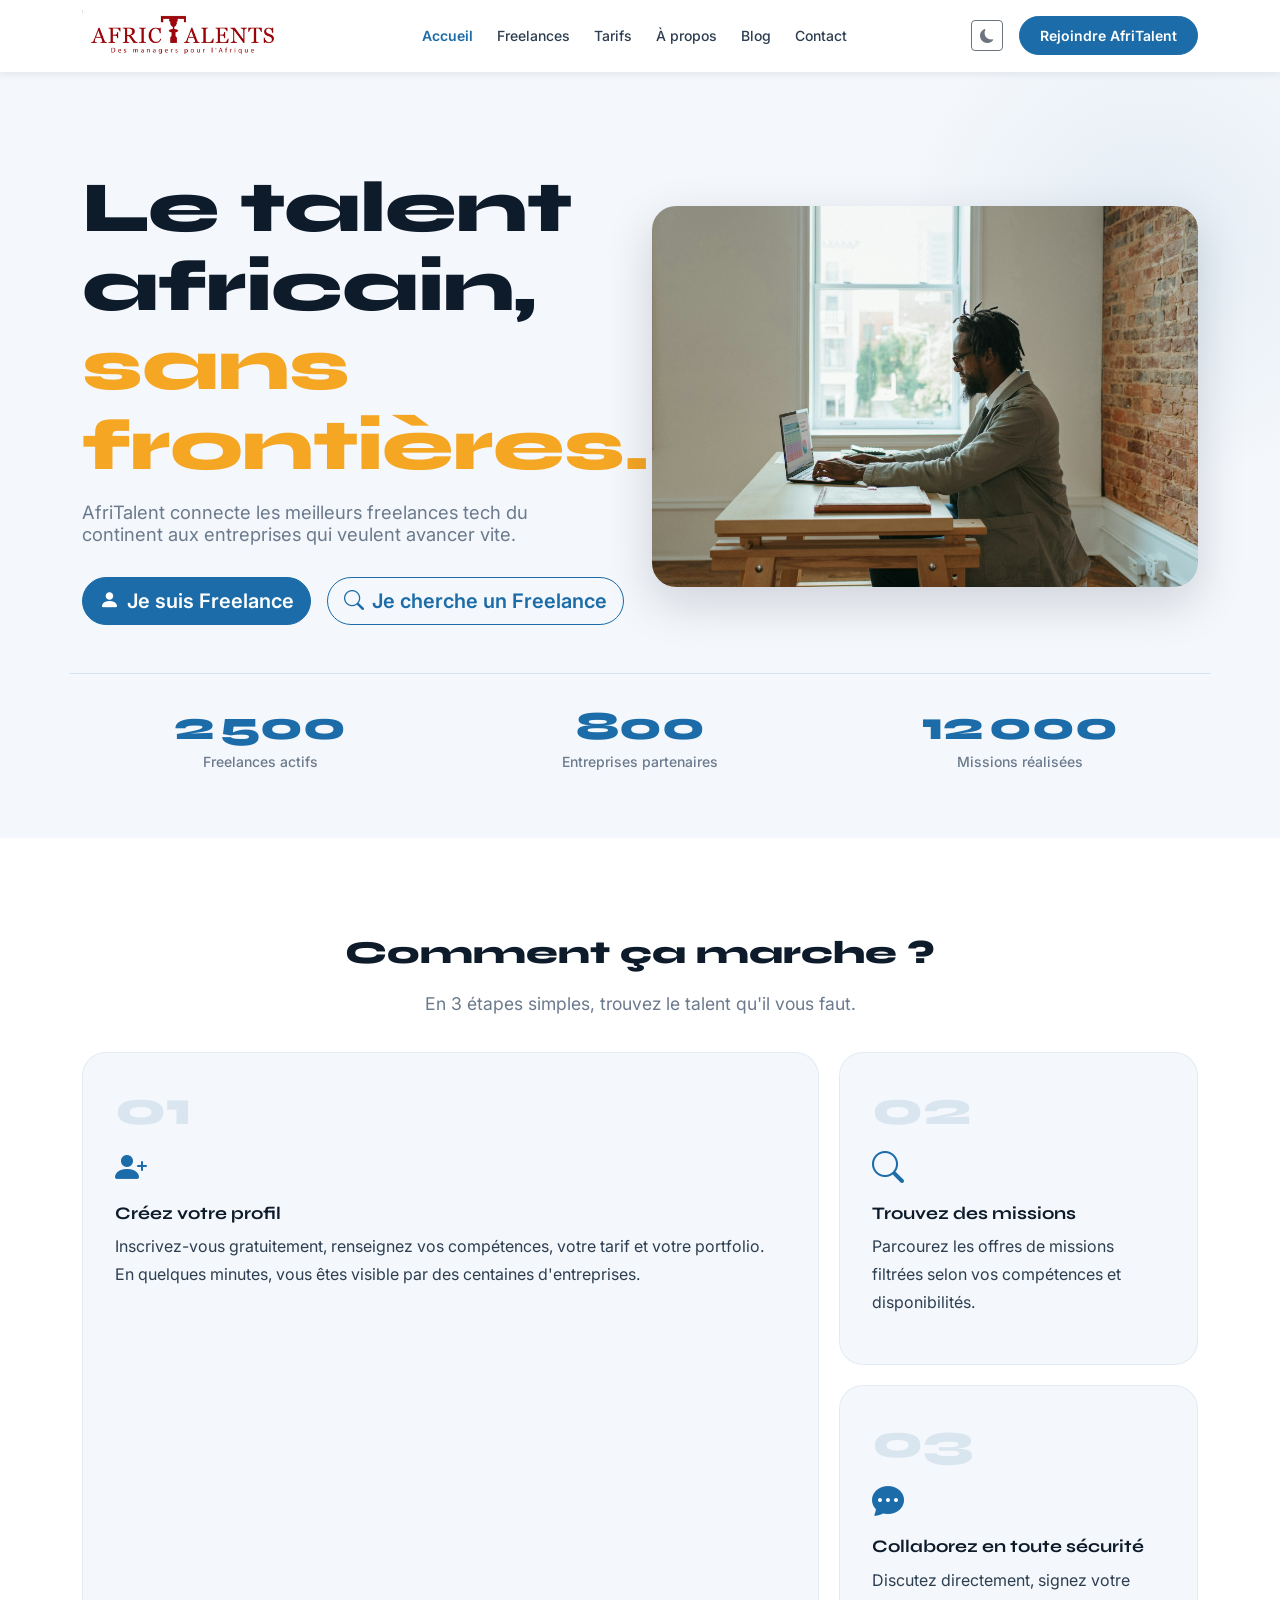
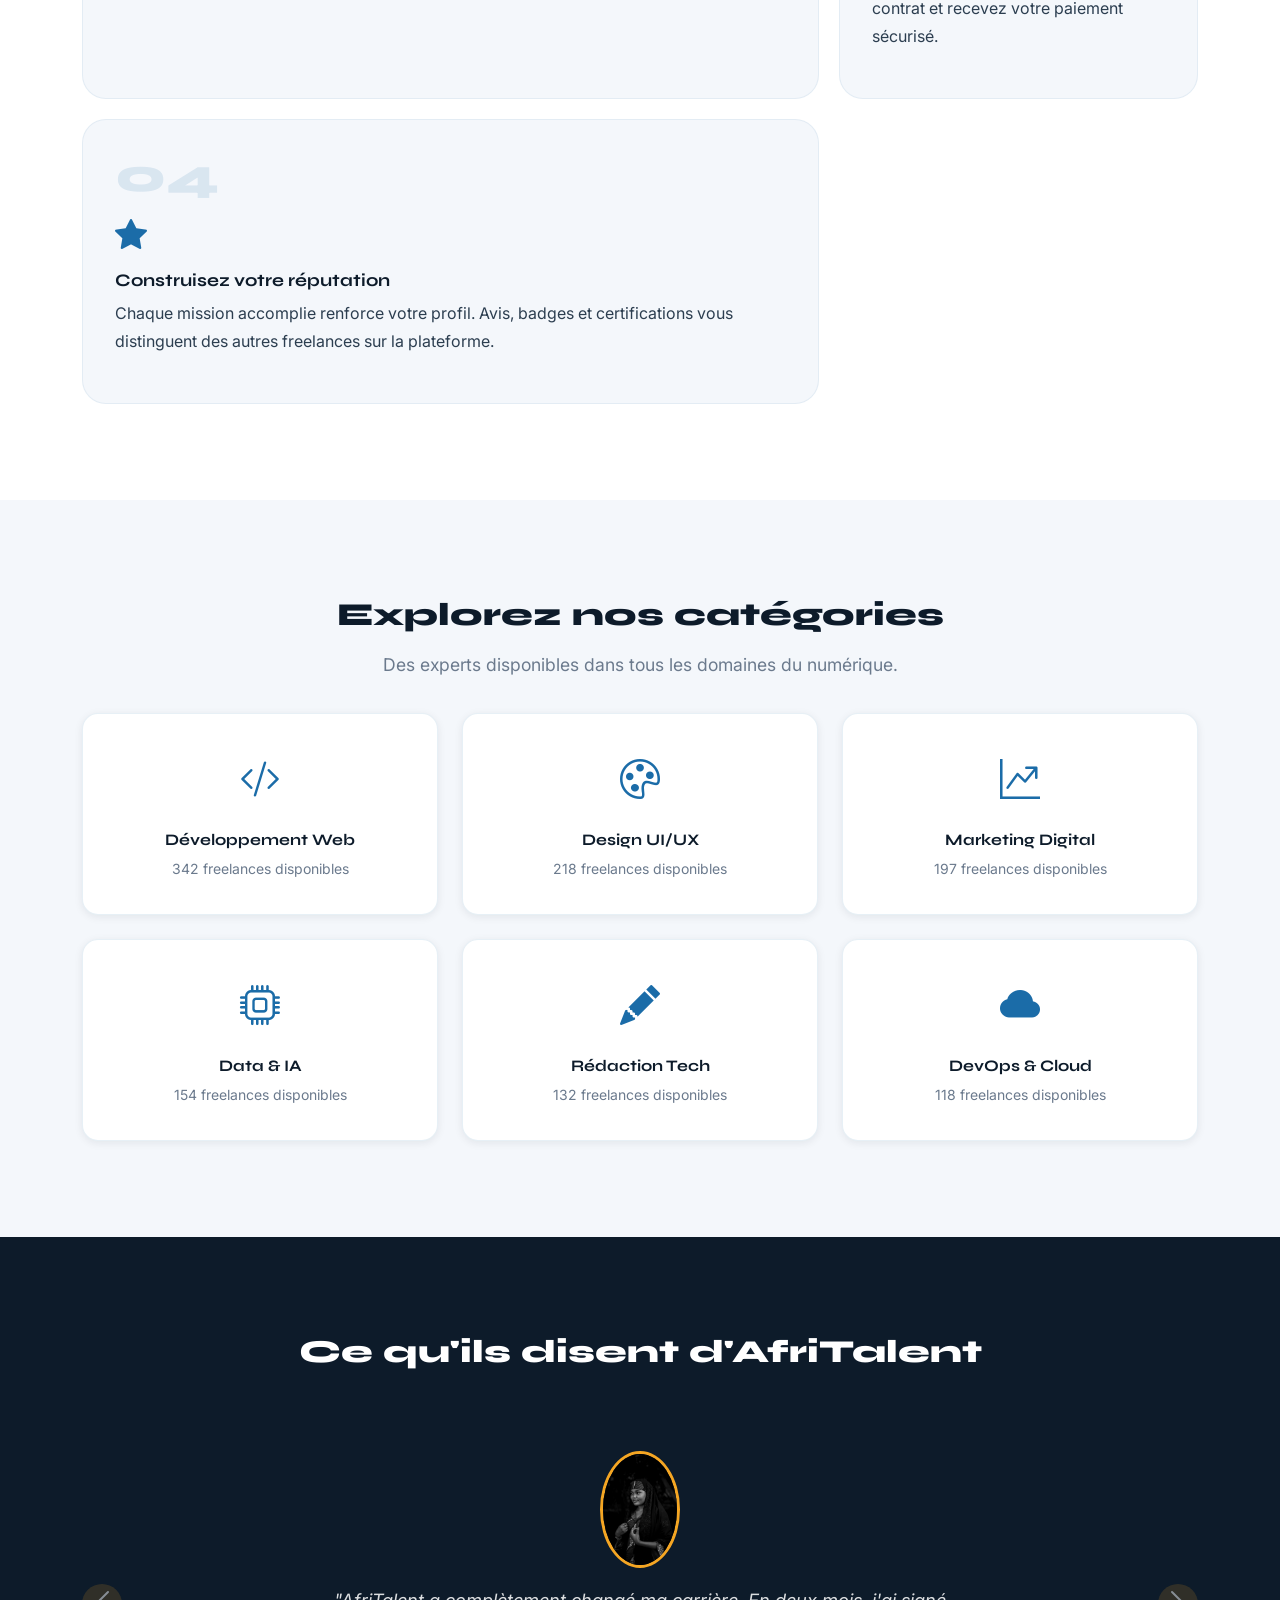
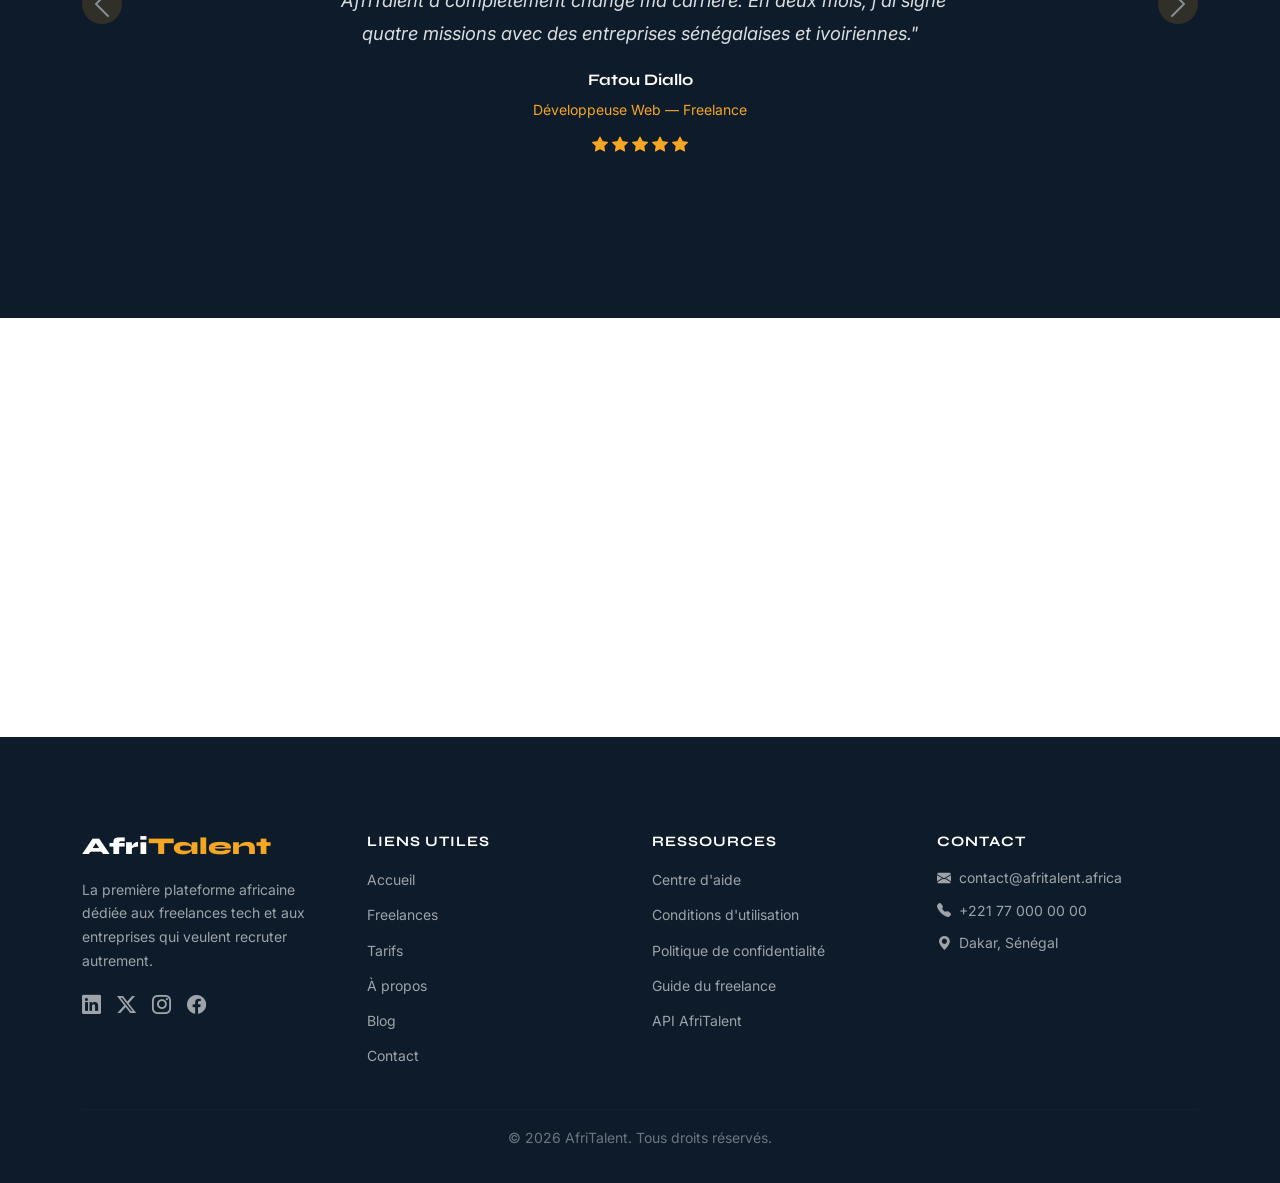
==== commit 219e3079: "JS : compteurs animés au scroll et animations fade-in des sections" ====
--- a/index.html
+++ b/index.html
@@ -107,15 +107,15 @@
                 <!-- Statistiques animées -->
                 <div class="row hero-stats mt-5">
                     <div class="col-4 text-center">
-                        <p class="stat-chiffre">2500</p>
+                        <p class="stat-chiffre" data-target="2500">0</p>
                         <p class="stat-label">Freelances actifs</p>
                     </div>
                     <div class="col-4 text-center">
-                        <p class="stat-chiffre">800</p>
+                        <p class="stat-chiffre" data-target="800">0</p>
                         <p class="stat-label">Entreprises partenaires</p>
                     </div>
                     <div class="col-4 text-center">
-                        <p class="stat-chiffre">12000</p>
+                        <p class="stat-chiffre" data-target="12000">0</p>
                         <p class="stat-label">Missions réalisées</p>
                     </div>
                 </div>
--- a/css/style.css
+++ b/css/style.css
@@ -1411,4 +1411,20 @@
 body.dark-mode .cat-title,
 body.dark-mode .step-title {
   color: #ffffff;
+}
+
+/*COMMIT 7 : animation fade-in au scroll */
+ 
+/* Etat initial : section invisible et légèrement décalée vers le bas */
+.fade-section {
+  opacity: 0;
+  transform: translateY(30px);
+  transition: opacity 0.8s ease,
+  transform 0.8s ease;
+}
+ 
+/* Etat final : section visible (classe ajoutée par main.js via IntersectionObserver) */
+.fade-section.fade-in-visible {
+  opacity: 1;
+  transform: translateY(0);
 }
